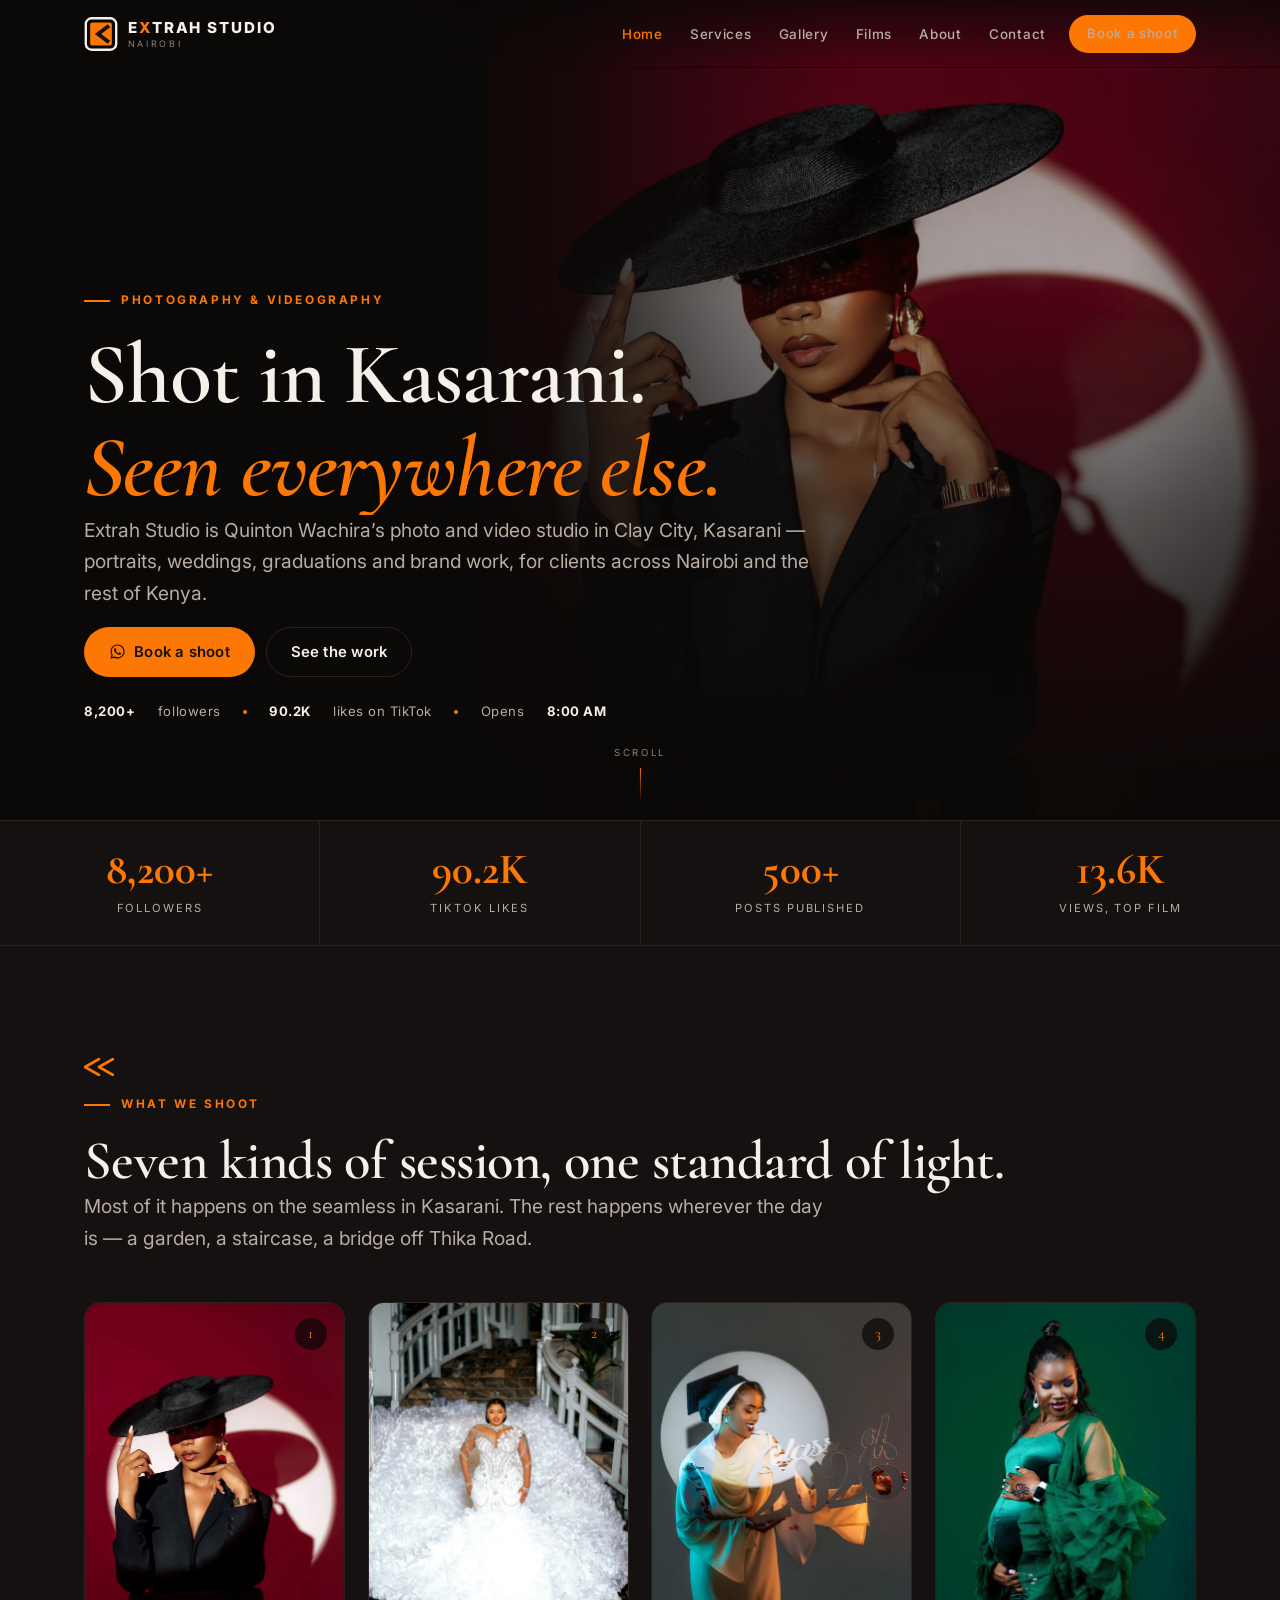
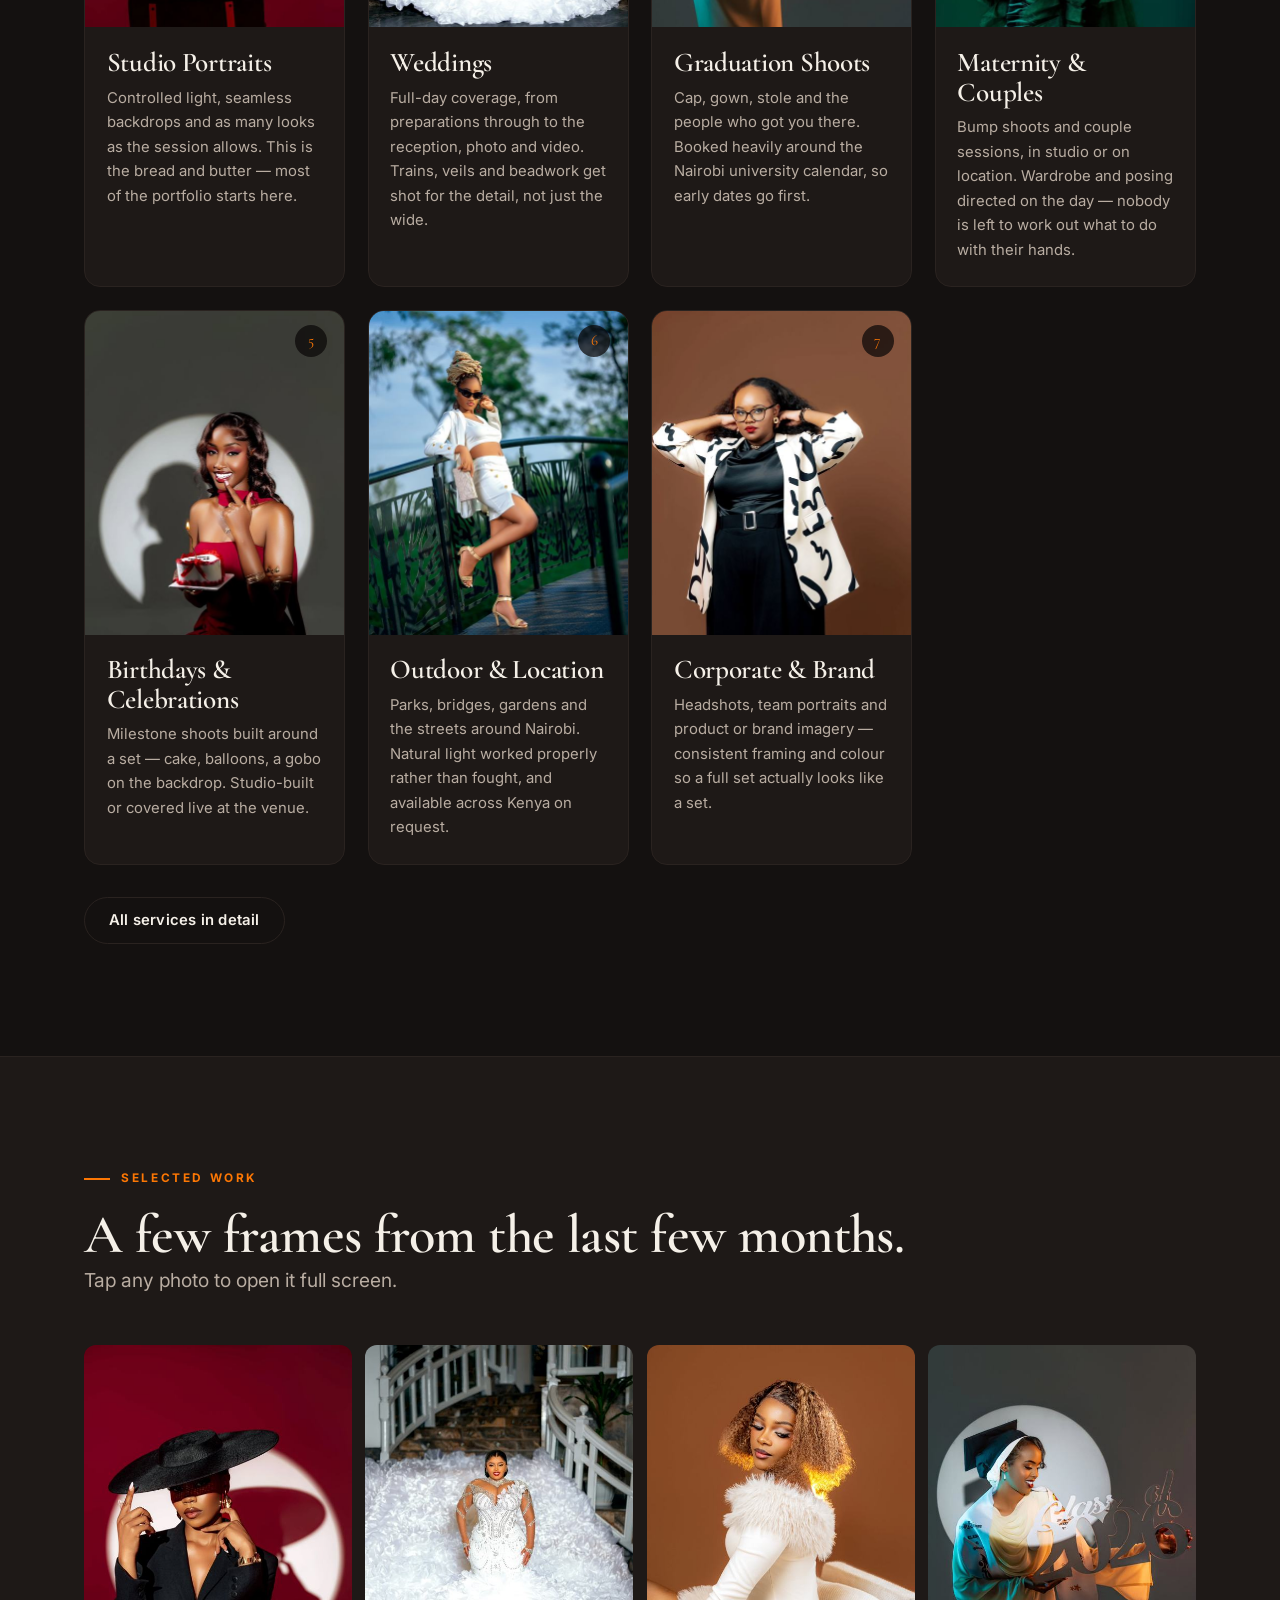
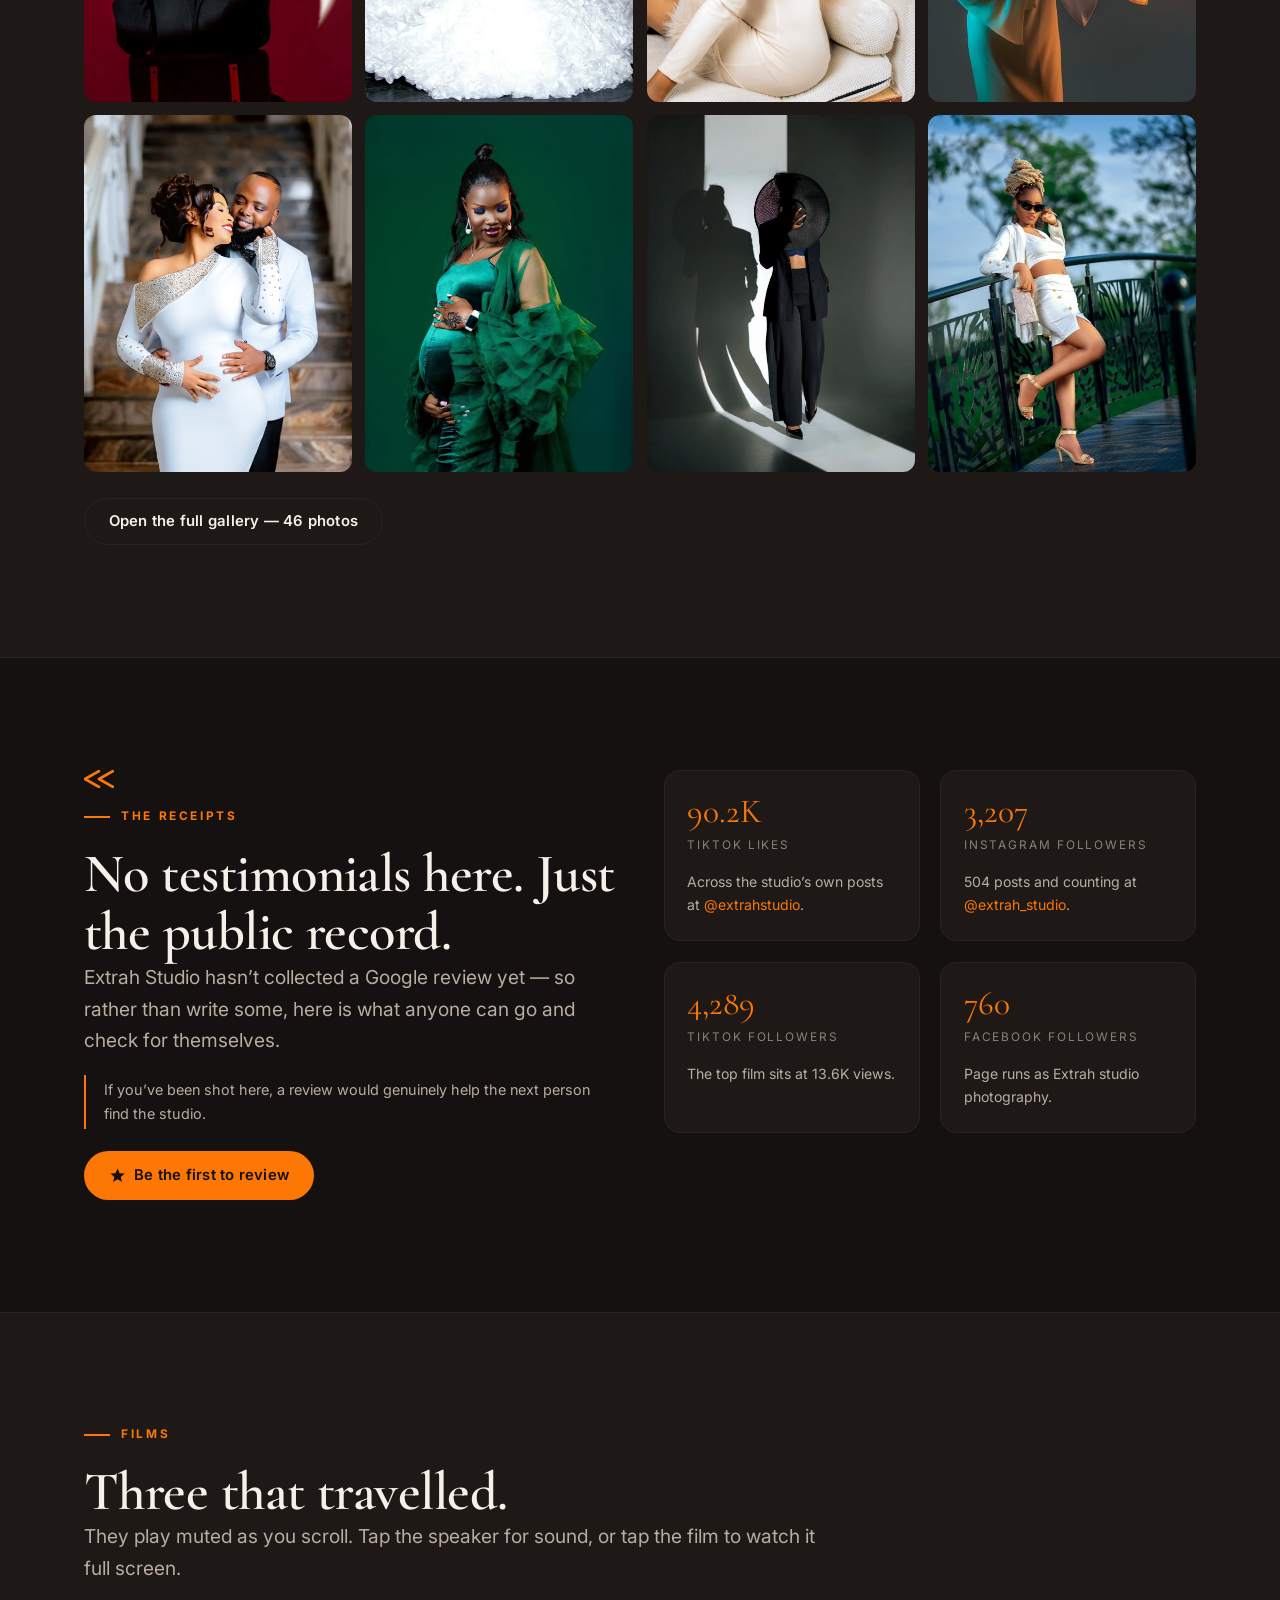
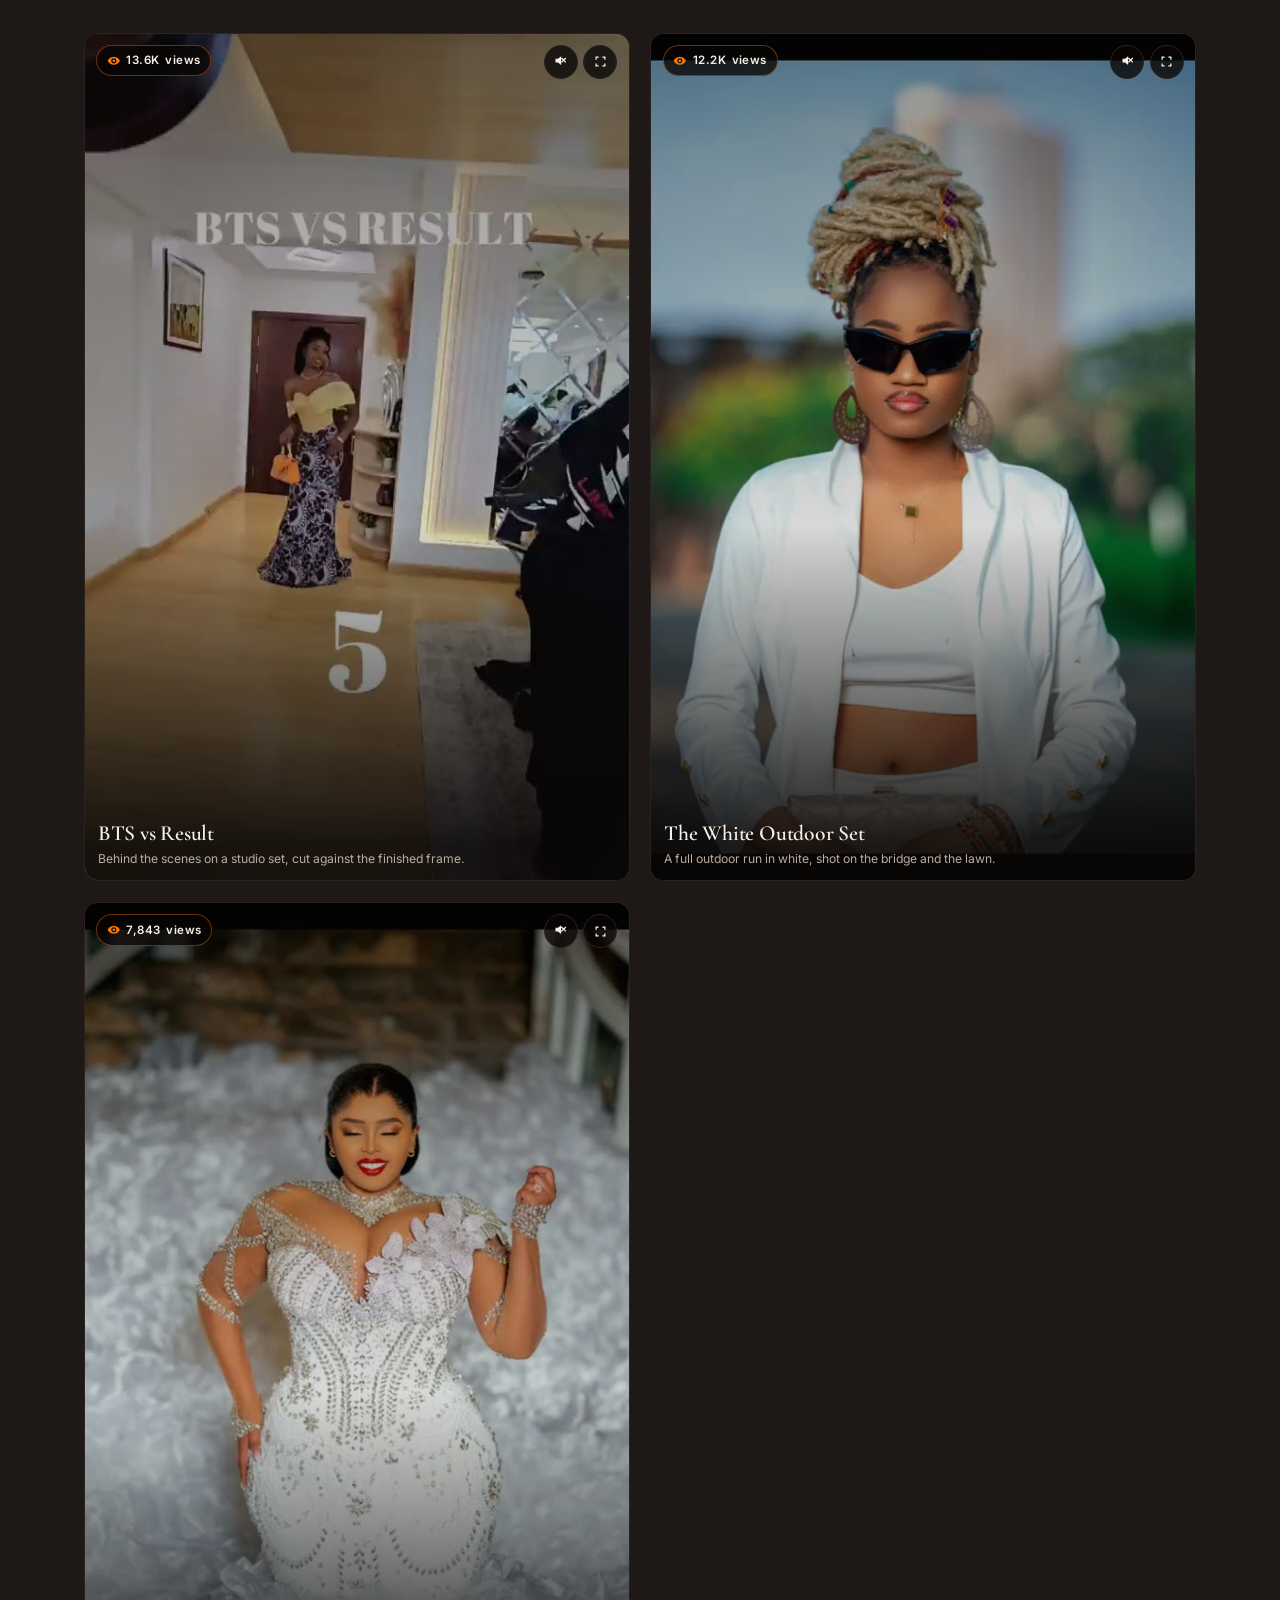
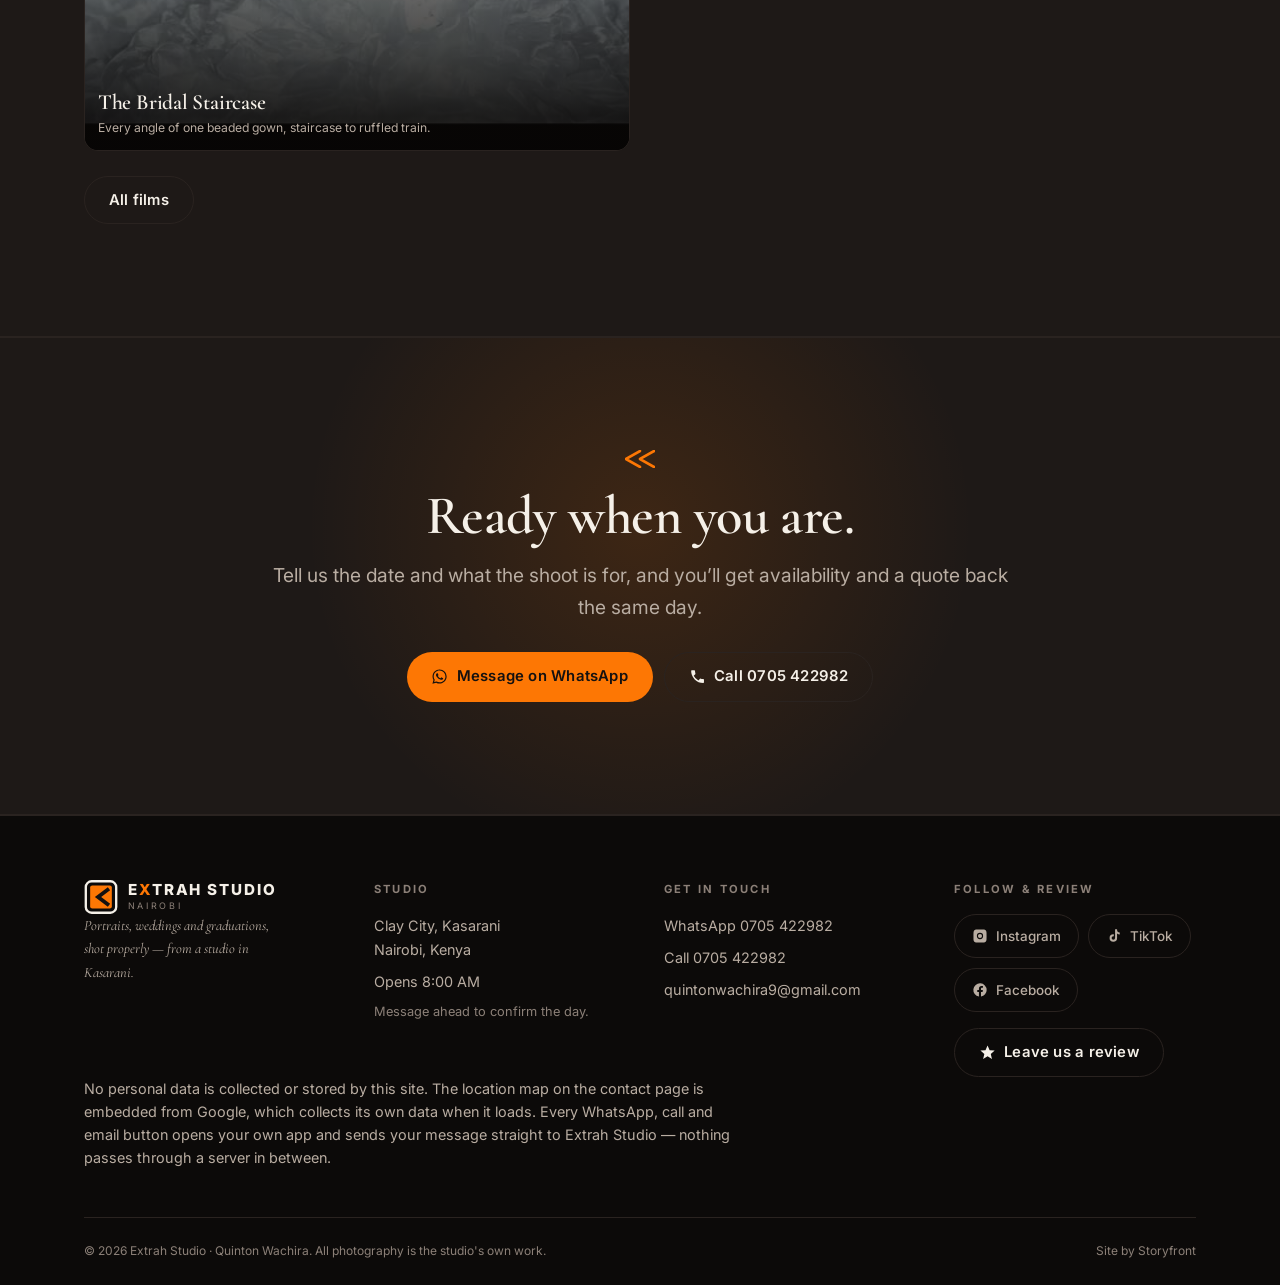
==== index.html @ 8b4eaeff "Extrah Studio — Storyfront demo site Five-page static site for Extrah Studio (Quinton Wachira), a ph" ====
<!DOCTYPE html>
<html lang="en">
<head>
<meta charset="utf-8">
<meta name="viewport" content="width=device-width, initial-scale=1">
<title>Extrah Studio | Photographer in Kasarani, Nairobi</title>
<meta name="description" content="Extrah Studio is a photo and video studio in Clay City, Kasarani, Nairobi. Portraits, weddings, graduations, maternity, birthdays and brand photography by Quinton Wachira. Book on WhatsApp.">
<link rel="canonical" href="https://REPLACE-ME.github.io/storyfront-extrah-studio/index.html">
<meta name="theme-color" content="#141110">
<meta name="robots" content="index, follow">
<meta name="geo.region" content="KE-30">
<meta name="geo.placename" content="Kasarani, Nairobi">

<meta property="og:type" content="website">
<meta property="og:site_name" content="Extrah Studio">
<meta property="og:title" content="Extrah Studio | Photographer in Kasarani, Nairobi">
<meta property="og:description" content="Extrah Studio is a photo and video studio in Clay City, Kasarani, Nairobi. Portraits, weddings, graduations, maternity, birthdays and brand photography by Quinton Wachira. Book on WhatsApp.">
<meta property="og:url" content="https://REPLACE-ME.github.io/storyfront-extrah-studio/index.html">
<meta property="og:image" content="https://REPLACE-ME.github.io/storyfront-extrah-studio/og-image.jpg">
<meta property="og:image:width" content="1200">
<meta property="og:image:height" content="630">
<meta property="og:image:alt" content="Extrah Studio — professional photography in Kasarani, Nairobi">
<meta property="og:locale" content="en_KE">
<meta name="twitter:card" content="summary_large_image">
<meta name="twitter:title" content="Extrah Studio | Photographer in Kasarani, Nairobi">
<meta name="twitter:description" content="Extrah Studio is a photo and video studio in Clay City, Kasarani, Nairobi. Portraits, weddings, graduations, maternity, birthdays and brand photography by Quinton Wachira. Book on WhatsApp.">
<meta name="twitter:image" content="https://REPLACE-ME.github.io/storyfront-extrah-studio/og-image.jpg">

<link rel="icon" href="favicon.svg" type="image/svg+xml">
<link rel="apple-touch-icon" href="apple-touch-icon.png">
<link rel="preconnect" href="https://fonts.googleapis.com">
<link rel="preconnect" href="https://fonts.gstatic.com" crossorigin>
<link rel="stylesheet" href="https://fonts.googleapis.com/css2?family=Cormorant+Garamond:ital,wght@0,500;0,600;1,500&family=Inter:wght@400;500;600;700;800&display=swap">
<link rel="stylesheet" href="assets/site.css">
<link rel="preload" as="image" href="images/studio-hat-red.jpg" fetchpriority="high">
</head>
<body>
<div class="splash" aria-hidden="true"><div class="splash-in"><svg viewBox="0 0 64 64" fill="none" aria-hidden="true" focusable="false"><rect x="3.4" y="2.4" width="57.2" height="59.2" rx="11" stroke="currentColor" stroke-width="4.4"/><rect x="11.6" y="10.2" width="40.8" height="43.6" rx="4" fill="#FD7704"/><path d="M47 16.4 26.4 32 47 47.6" stroke="#141110" stroke-width="7.2" fill="none"/></svg><span class="wm">E<span class="x">X</span>TRAH STUDIO</span></div></div>
<a class="skip" href="#main">Skip to content</a>
<header class="hdr" data-top="true">
  <div class="wrap hdr-in">
    <a class="brand" href="index.html" aria-label="Extrah Studio — home">
      <svg viewBox="0 0 64 64" fill="none" aria-hidden="true" focusable="false"><rect x="3.4" y="2.4" width="57.2" height="59.2" rx="11" stroke="currentColor" stroke-width="4.4"/><rect x="11.6" y="10.2" width="40.8" height="43.6" rx="4" fill="#FD7704"/><path d="M47 16.4 26.4 32 47 47.6" stroke="#141110" stroke-width="7.2" fill="none"/></svg>
      <span class="brand-txt">
        <span class="brand-name">E<span class="x">X</span>TRAH STUDIO</span>
        <span class="brand-sub">Nairobi</span>
      </span>
    </a>
    <button class="burger" aria-expanded="false" aria-controls="nav" aria-label="Menu">
      <span></span><span></span><span></span>
    </button>
    <nav class="nav" id="nav" aria-label="Main">
        <a href="index.html" aria-current="page">Home</a>
        <a href="services.html">Services</a>
        <a href="gallery.html">Gallery</a>
        <a href="films.html">Films</a>
        <a href="about.html">About</a>
        <a href="contact.html">Contact</a>
        <a class="btn btn-solid" href="https://wa.me/254705422982?text=Hi%20Extrah%20Studio%2C%20I%27d%20like%20to%20book%20a%20shoot.%20Could%20you%20share%20your%20availability%20and%20a%20quote%3F">Book a shoot</a>
    </nav>
  </div>
</header>
<main id="main">
<section class="hero hero-lg" style="--pos:50% 62%;--pos-m:50% 30%">
  <div class="hero-media"><img src="images/studio-hat-red.jpg" alt="Woman in a black blazer and wide-brimmed hat against a deep red backdrop with a painted white swoosh" fetchpriority="high" decoding="async"></div>
  <div class="wrap hero-body">
    <p class="eyebrow">Photography &amp; Videography</p>
    <h1><span class="ln"><span>Shot in Kasarani.</span></span><span class="ln"><span class="hero-tag">Seen everywhere else.</span></span></h1>
    <p class="lede">Extrah Studio is Quinton Wachira&rsquo;s photo and video studio in Clay City, Kasarani &mdash; portraits, weddings, graduations and brand work, for clients across Nairobi and the rest of Kenya.</p>
    <div class="btn-row">
      <a class="btn btn-solid" href="https://wa.me/254705422982?text=Hi%20Extrah%20Studio%2C%20I%27d%20like%20to%20book%20a%20shoot.%20Could%20you%20share%20your%20availability%20and%20a%20quote%3F"><svg viewBox="0 0 24 24" fill="currentColor" aria-hidden="true"><path d="M12.04 2C6.58 2 2.13 6.45 2.13 11.91c0 1.75.46 3.46 1.32 4.96L2 22l5.25-1.38a9.9 9.9 0 0 0 4.79 1.22h.01c5.46 0 9.9-4.45 9.9-9.91C21.95 6.45 17.5 2 12.04 2Zm0 18.15h-.01a8.2 8.2 0 0 1-4.19-1.15l-.3-.18-3.12.82.83-3.04-.2-.31a8.22 8.22 0 0 1-1.26-4.38c0-4.54 3.7-8.23 8.25-8.23a8.23 8.23 0 0 1 8.24 8.24c0 4.54-3.7 8.23-8.24 8.23Zm4.52-6.16c-.25-.12-1.47-.72-1.69-.81-.23-.08-.39-.12-.56.13-.16.24-.64.8-.78.97-.14.16-.29.18-.54.06-.25-.13-1.05-.39-1.99-1.23-.74-.66-1.23-1.47-1.38-1.72-.14-.25-.01-.38.11-.5.11-.11.25-.29.37-.44.13-.15.17-.25.25-.41.08-.17.04-.31-.02-.44-.06-.12-.56-1.34-.76-1.84-.2-.48-.4-.42-.56-.43h-.47c-.16 0-.43.06-.65.31-.22.25-.86.84-.86 2.05s.88 2.38 1 2.54c.13.17 1.73 2.64 4.2 3.7.59.26 1.04.41 1.4.52.59.19 1.12.16 1.55.1.47-.07 1.47-.6 1.67-1.18.21-.58.21-1.07.15-1.18-.06-.11-.22-.17-.47-.29Z"/></svg> Book a shoot</a>
      <a class="btn btn-ghost" href="gallery.html">See the work</a>
    </div>
    <p class="hero-meta"><b>8,200+</b> followers <span class="dot"></span> <b>90.2K</b> likes on TikTok <span class="dot"></span> Opens <b>8:00&nbsp;AM</b></p>
  </div>
  <div class="scroll-cue"><span>Scroll</span><i></i></div>
</section>
<section class="stats" aria-label="Extrah Studio by the numbers">
  <div class="stat"><b>8,200+</b><span>Followers</span></div>
  <div class="stat"><b>90.2K</b><span>TikTok likes</span></div>
  <div class="stat"><b>500+</b><span>Posts published</span></div>
  <div class="stat"><b>13.6K</b><span>Views, top film</span></div>
</section>
<section class="pad">
  <div class="wrap">
    <div class="sec-head" data-rv><svg class="chev" viewBox="0 0 30 18" fill="none" stroke="currentColor" stroke-width="2.6" stroke-linecap="round" stroke-linejoin="round" aria-hidden="true"><path d="M29 1 15 9l14 8M15 1 1 9l14 8"/></svg>
      <p class="eyebrow">What we shoot</p>
      <h2>Seven kinds of session, one standard of light.</h2>
      <p class="lede">Most of it happens on the seamless in Kasarani. The rest happens wherever the day is &mdash; a garden, a staircase, a bridge off Thika Road.</p>
    </div>
    <div class="svc-grid">
      <article class="svc" data-rv data-rv-d="1">
        <span class="svc-n">1</span>
        <div class="svc-img"><img src="images/thumbs/studio-hat-red.jpg" alt="Woman in a black blazer and wide-brimmed hat against a deep red backdrop with a painted white swoosh" loading="lazy" decoding="async"></div>
        <div class="svc-body"><h3>Studio Portraits</h3><p>Controlled light, seamless backdrops and as many looks as the session allows. This is the bread and butter — most of the portfolio starts here.</p></div>
      </article>
      <article class="svc" data-rv data-rv-d="2">
        <span class="svc-n">2</span>
        <div class="svc-img"><img src="images/thumbs/wedding-staircase-gown.jpg" alt="Bride in a beaded mermaid gown with a voluminous ruffled train spread down a white staircase" loading="lazy" decoding="async"></div>
        <div class="svc-body"><h3>Weddings</h3><p>Full-day coverage, from preparations through to the reception, photo and video. Trains, veils and beadwork get shot for the detail, not just the wide.</p></div>
      </article>
      <article class="svc" data-rv data-rv-d="3">
        <span class="svc-n">3</span>
        <div class="svc-img"><img src="images/thumbs/grad-2025-neon.jpg" alt="Graduate in cap and gown beside a glowing Class of 2025 sign lit with teal and orange light" loading="lazy" decoding="async"></div>
        <div class="svc-body"><h3>Graduation Shoots</h3><p>Cap, gown, stole and the people who got you there. Booked heavily around the Nairobi university calendar, so early dates go first.</p></div>
      </article>
      <article class="svc" data-rv data-rv-d="4">
        <span class="svc-n">4</span>
        <div class="svc-img"><img src="images/thumbs/maternity-green.jpg" alt="Expectant mother in a green ruffled gown with her hands on her bump against a green backdrop" loading="lazy" decoding="async"></div>
        <div class="svc-body"><h3>Maternity & Couples</h3><p>Bump shoots and couple sessions, in studio or on location. Wardrobe and posing directed on the day — nobody is left to work out what to do with their hands.</p></div>
      </article>
      <article class="svc" data-rv data-rv-d="5">
        <span class="svc-n">5</span>
        <div class="svc-img"><img src="images/thumbs/birthday-cake-crescent.jpg" alt="Woman in a red dress holding a small cake in front of a crescent-shaped light on the backdrop" loading="lazy" decoding="async"></div>
        <div class="svc-body"><h3>Birthdays & Celebrations</h3><p>Milestone shoots built around a set — cake, balloons, a gobo on the backdrop. Studio-built or covered live at the venue.</p></div>
      </article>
      <article class="svc" data-rv data-rv-d="6">
        <span class="svc-n">6</span>
        <div class="svc-img"><img src="images/thumbs/outdoor-white-bridge.jpg" alt="Woman in a white cropped co-ord leaning against a dark metal bridge railing" loading="lazy" decoding="async"></div>
        <div class="svc-body"><h3>Outdoor & Location</h3><p>Parks, bridges, gardens and the streets around Nairobi. Natural light worked properly rather than fought, and available across Kenya on request.</p></div>
      </article>
      <article class="svc" data-rv data-rv-d="6">
        <span class="svc-n">7</span>
        <div class="svc-img"><img src="images/thumbs/studio-print-jacket.jpg" alt="Woman in a printed jacket and black top with her hands behind her head on a brown backdrop" loading="lazy" decoding="async"></div>
        <div class="svc-body"><h3>Corporate & Brand</h3><p>Headshots, team portraits and product or brand imagery — consistent framing and colour so a full set actually looks like a set.</p></div>
      </article>
    </div>
    <div class="btn-row" style="margin-top:2rem" data-rv><a class="btn btn-ghost" href="services.html">All services in detail</a></div>
  </div>
</section>

<section class="pad" style="background:var(--char-2);border-block:1px solid var(--char-3)">
  <div class="wrap">
    <div class="sec-head" data-rv>
      <p class="eyebrow">Selected work</p>
      <h2>A few frames from the last few months.</h2>
      <p class="lede">Tap any photo to open it full screen.</p>
    </div>
    <div class="grid">
      <button class="shot" data-rv data-rv-d="1" data-full="images/studio-hat-red.jpg" data-alt="Woman in a black blazer and wide-brimmed hat against a deep red backdrop with a painted white swoosh" data-cap="The red-backdrop editorial set." aria-label="Open photo: The red-backdrop editorial set.">
        <img src="images/thumbs/studio-hat-red.jpg" alt="Woman in a black blazer and wide-brimmed hat against a deep red backdrop with a painted white swoosh" loading="lazy" decoding="async" width="520" height="693">
        <span class="cap">The red-backdrop editorial set.</span>
      </button>
      <button class="shot" data-rv data-rv-d="2" data-full="images/wedding-staircase-gown.jpg" data-alt="Bride in a beaded mermaid gown with a voluminous ruffled train spread down a white staircase" data-cap="Bridal portrait with the full train worked into the staircase." aria-label="Open photo: Bridal portrait with the full train worked into the staircase.">
        <img src="images/thumbs/wedding-staircase-gown.jpg" alt="Bride in a beaded mermaid gown with a voluminous ruffled train spread down a white staircase" loading="lazy" decoding="async" width="520" height="693">
        <span class="cap">Bridal portrait with the full train worked into the staircase.</span>
      </button>
      <button class="shot" data-rv data-rv-d="3" data-full="images/studio-cream-feather.jpg" data-alt="Woman in a cream off-shoulder feather-trim dress reclining on a warm brown studio backdrop" data-cap="Feather trim on warm brown — a house look." aria-label="Open photo: Feather trim on warm brown — a house look.">
        <img src="images/thumbs/studio-cream-feather.jpg" alt="Woman in a cream off-shoulder feather-trim dress reclining on a warm brown studio backdrop" loading="lazy" decoding="async" width="520" height="693">
        <span class="cap">Feather trim on warm brown — a house look.</span>
      </button>
      <button class="shot" data-rv data-rv-d="4" data-full="images/grad-2025-neon.jpg" data-alt="Graduate in cap and gown beside a glowing Class of 2025 sign lit with teal and orange light" data-cap="Class of 2025, shot with coloured gels." aria-label="Open photo: Class of 2025, shot with coloured gels.">
        <img src="images/thumbs/grad-2025-neon.jpg" alt="Graduate in cap and gown beside a glowing Class of 2025 sign lit with teal and orange light" loading="lazy" decoding="async" width="520" height="693">
        <span class="cap">Class of 2025, shot with coloured gels.</span>
      </button>
      <button class="shot" data-rv data-rv-d="5" data-full="images/couple-white-staircase.jpg" data-alt="Couple in matching white outfits embracing on a stone staircase" data-cap="Couple session on the staircase, both in white." aria-label="Open photo: Couple session on the staircase, both in white.">
        <img src="images/thumbs/couple-white-staircase.jpg" alt="Couple in matching white outfits embracing on a stone staircase" loading="lazy" decoding="async" width="520" height="693">
        <span class="cap">Couple session on the staircase, both in white.</span>
      </button>
      <button class="shot" data-rv data-rv-d="6" data-full="images/maternity-green.jpg" data-alt="Expectant mother in a green ruffled gown with her hands on her bump against a green backdrop" data-cap="Maternity — green on green." aria-label="Open photo: Maternity — green on green.">
        <img src="images/thumbs/maternity-green.jpg" alt="Expectant mother in a green ruffled gown with her hands on her bump against a green backdrop" loading="lazy" decoding="async" width="520" height="693">
        <span class="cap">Maternity — green on green.</span>
      </button>
      <button class="shot" data-rv data-rv-d="6" data-full="images/studio-hat-shadow.jpg" data-alt="Woman in black with a wide-brimmed hat standing in hard directional light casting a long shadow" data-cap="Hard light, long shadow, nothing added in post." aria-label="Open photo: Hard light, long shadow, nothing added in post.">
        <img src="images/thumbs/studio-hat-shadow.jpg" alt="Woman in black with a wide-brimmed hat standing in hard directional light casting a long shadow" loading="lazy" decoding="async" width="520" height="693">
        <span class="cap">Hard light, long shadow, nothing added in post.</span>
      </button>
      <button class="shot" data-rv data-rv-d="6" data-full="images/outdoor-white-bridge.jpg" data-alt="Woman in a white cropped co-ord leaning against a dark metal bridge railing" data-cap="Outdoor set on the bridge — white against green." aria-label="Open photo: Outdoor set on the bridge — white against green.">
        <img src="images/thumbs/outdoor-white-bridge.jpg" alt="Woman in a white cropped co-ord leaning against a dark metal bridge railing" loading="lazy" decoding="async" width="520" height="693">
        <span class="cap">Outdoor set on the bridge — white against green.</span>
      </button>
    </div>
    <div class="btn-row" style="margin-top:1.6rem" data-rv><a class="btn btn-ghost" href="gallery.html">Open the full gallery &mdash; 46 photos</a></div>
  </div>
</section>

<section class="pad">
  <div class="wrap">
    <div class="split">
      <div data-rv><svg class="chev" viewBox="0 0 30 18" fill="none" stroke="currentColor" stroke-width="2.6" stroke-linecap="round" stroke-linejoin="round" aria-hidden="true"><path d="M29 1 15 9l14 8M15 1 1 9l14 8"/></svg>
        <p class="eyebrow">The receipts</p>
        <h2>No testimonials here. Just the public record.</h2>
        <p class="lede">Extrah Studio hasn&rsquo;t collected a Google review yet &mdash; so rather than write some, here is what anyone can go and check for themselves.</p>
        <p class="note">If you&rsquo;ve been shot here, a review would genuinely help the next person find the studio.</p>
        <div class="btn-row" style="margin-top:1.4rem"><a class="btn btn-solid" href="https://www.google.com/maps/search/?api=1&query=Extrah+studio+Clay+City+Kasarani+Nairobi" target="_blank" rel="noopener"><svg viewBox="0 0 24 24" fill="currentColor" aria-hidden="true"><path d="m12 17.3-6.2 3.7 1.7-7L2 9.2l7.1-.6L12 2l2.9 6.6 7.1.6-5.5 4.8 1.7 7z"/></svg> Be the first to review</a></div>
      </div>
      <div class="trust">
        <div class="trust-card" data-rv data-rv-d="1"><div class="n">90.2K</div><div class="l">TikTok likes</div><p>Across the studio&rsquo;s own posts at <a href="https://www.tiktok.com/@extrahstudio" target="_blank" rel="noopener">@extrahstudio</a>.</p></div>
        <div class="trust-card" data-rv data-rv-d="2"><div class="n">3,207</div><div class="l">Instagram followers</div><p>504 posts and counting at <a href="https://www.instagram.com/extrah_studio/" target="_blank" rel="noopener">@extrah_studio</a>.</p></div>
        <div class="trust-card" data-rv data-rv-d="3"><div class="n">4,289</div><div class="l">TikTok followers</div><p>The top film sits at 13.6K views.</p></div>
        <div class="trust-card" data-rv data-rv-d="4"><div class="n">760</div><div class="l">Facebook followers</div><p>Page runs as Extrah studio photography.</p></div>
      </div>
    </div>
  </div>
</section>

<section class="pad" style="background:var(--char-2);border-block:1px solid var(--char-3)">
  <div class="wrap">
    <div class="sec-head" data-rv>
      <p class="eyebrow">Films</p>
      <h2>Three that travelled.</h2>
      <p class="lede">They play muted as you scroll. Tap the speaker for sound, or tap the film to watch it full screen.</p>
    </div>
    <div class="films">
      <article class="film" data-sound="off" tabindex="0" role="button" aria-label="Play BTS vs Result full screen">
        <video preload="none" muted playsinline loop poster="videos/bts-vs-result.jpg" aria-label="A studio session filmed from behind the camera, ending on the finished portrait">
          <source src="videos/bts-vs-result.mp4" type="video/mp4">
        </video>
        <span class="film-scrim" aria-hidden="true"></span>
        <span class="film-views"><svg viewBox="0 0 24 24" fill="currentColor" aria-hidden="true"><path d="M12 5C6.5 5 2.7 9.1 1.5 11.4a1.3 1.3 0 0 0 0 1.2C2.7 14.9 6.5 19 12 19s9.3-4.1 10.5-6.4a1.3 1.3 0 0 0 0-1.2C21.3 9.1 17.5 5 12 5Zm0 11.5a4.5 4.5 0 1 1 0-9 4.5 4.5 0 0 1 0 9Zm0-2.2a2.3 2.3 0 1 0 0-4.6 2.3 2.3 0 0 0 0 4.6Z"/></svg> 13.6K<span class="vw"> views</span></span>
        <span class="film-ctl">
          <button class="js-sound" aria-label="Toggle sound for BTS vs Result"><span class="snd-on" hidden><svg viewBox="0 0 24 24" fill="currentColor" aria-hidden="true"><path d="M4 9v6h4l5 4V5L8 9H4Zm12.5 3a4.5 4.5 0 0 0-2.3-3.9v7.8A4.5 4.5 0 0 0 16.5 12Zm-2.3-8.2v2.1a6.5 6.5 0 0 1 0 12.2v2.1a8.5 8.5 0 0 0 0-16.4Z"/></svg></span><span class="snd-off"><svg viewBox="0 0 24 24" fill="currentColor" aria-hidden="true"><path d="M4 9v6h4l5 4V5L8 9H4Zm17.2-.4-1.4-1.4L17 10l-2.8-2.8-1.4 1.4L15.6 11.4l-2.8 2.8 1.4 1.4L17 12.8l2.8 2.8 1.4-1.4-2.8-2.8 2.8-2.8Z"/></svg></span></button>
          <button class="js-full" aria-label="Play BTS vs Result full screen"><svg viewBox="0 0 24 24" fill="currentColor" aria-hidden="true"><path d="M4 9V4h5v2H6v3H4Zm11-5h5v5h-2V6h-3V4ZM4 15h2v3h3v2H4v-5Zm14 0h2v5h-5v-2h3v-3Z"/></svg></button>
        </span>
        <span class="film-txt"><h3>BTS vs Result</h3><p>Behind the scenes on a studio set, cut against the finished frame.</p></span>
      </article>
      <article class="film" data-sound="off" tabindex="0" role="button" aria-label="Play The White Outdoor Set full screen">
        <video preload="none" muted playsinline loop poster="videos/outdoor-white-series.jpg" aria-label="A sequence of outdoor portraits of a woman in a white co-ord on a bridge and lawn">
          <source src="videos/outdoor-white-series.mp4" type="video/mp4">
        </video>
        <span class="film-scrim" aria-hidden="true"></span>
        <span class="film-views"><svg viewBox="0 0 24 24" fill="currentColor" aria-hidden="true"><path d="M12 5C6.5 5 2.7 9.1 1.5 11.4a1.3 1.3 0 0 0 0 1.2C2.7 14.9 6.5 19 12 19s9.3-4.1 10.5-6.4a1.3 1.3 0 0 0 0-1.2C21.3 9.1 17.5 5 12 5Zm0 11.5a4.5 4.5 0 1 1 0-9 4.5 4.5 0 0 1 0 9Zm0-2.2a2.3 2.3 0 1 0 0-4.6 2.3 2.3 0 0 0 0 4.6Z"/></svg> 12.2K<span class="vw"> views</span></span>
        <span class="film-ctl">
          <button class="js-sound" aria-label="Toggle sound for The White Outdoor Set"><span class="snd-on" hidden><svg viewBox="0 0 24 24" fill="currentColor" aria-hidden="true"><path d="M4 9v6h4l5 4V5L8 9H4Zm12.5 3a4.5 4.5 0 0 0-2.3-3.9v7.8A4.5 4.5 0 0 0 16.5 12Zm-2.3-8.2v2.1a6.5 6.5 0 0 1 0 12.2v2.1a8.5 8.5 0 0 0 0-16.4Z"/></svg></span><span class="snd-off"><svg viewBox="0 0 24 24" fill="currentColor" aria-hidden="true"><path d="M4 9v6h4l5 4V5L8 9H4Zm17.2-.4-1.4-1.4L17 10l-2.8-2.8-1.4 1.4L15.6 11.4l-2.8 2.8 1.4 1.4L17 12.8l2.8 2.8 1.4-1.4-2.8-2.8 2.8-2.8Z"/></svg></span></button>
          <button class="js-full" aria-label="Play The White Outdoor Set full screen"><svg viewBox="0 0 24 24" fill="currentColor" aria-hidden="true"><path d="M4 9V4h5v2H6v3H4Zm11-5h5v5h-2V6h-3V4ZM4 15h2v3h3v2H4v-5Zm14 0h2v5h-5v-2h3v-3Z"/></svg></button>
        </span>
        <span class="film-txt"><h3>The White Outdoor Set</h3><p>A full outdoor run in white, shot on the bridge and the lawn.</p></span>
      </article>
      <article class="film" data-sound="off" tabindex="0" role="button" aria-label="Play The Bridal Staircase full screen">
        <video preload="none" muted playsinline loop poster="videos/wedding-gown-series.jpg" aria-label="A sequence of bridal portraits of a beaded gown photographed on a white staircase">
          <source src="videos/wedding-gown-series.mp4" type="video/mp4">
        </video>
        <span class="film-scrim" aria-hidden="true"></span>
        <span class="film-views"><svg viewBox="0 0 24 24" fill="currentColor" aria-hidden="true"><path d="M12 5C6.5 5 2.7 9.1 1.5 11.4a1.3 1.3 0 0 0 0 1.2C2.7 14.9 6.5 19 12 19s9.3-4.1 10.5-6.4a1.3 1.3 0 0 0 0-1.2C21.3 9.1 17.5 5 12 5Zm0 11.5a4.5 4.5 0 1 1 0-9 4.5 4.5 0 0 1 0 9Zm0-2.2a2.3 2.3 0 1 0 0-4.6 2.3 2.3 0 0 0 0 4.6Z"/></svg> 7,843<span class="vw"> views</span></span>
        <span class="film-ctl">
          <button class="js-sound" aria-label="Toggle sound for The Bridal Staircase"><span class="snd-on" hidden><svg viewBox="0 0 24 24" fill="currentColor" aria-hidden="true"><path d="M4 9v6h4l5 4V5L8 9H4Zm12.5 3a4.5 4.5 0 0 0-2.3-3.9v7.8A4.5 4.5 0 0 0 16.5 12Zm-2.3-8.2v2.1a6.5 6.5 0 0 1 0 12.2v2.1a8.5 8.5 0 0 0 0-16.4Z"/></svg></span><span class="snd-off"><svg viewBox="0 0 24 24" fill="currentColor" aria-hidden="true"><path d="M4 9v6h4l5 4V5L8 9H4Zm17.2-.4-1.4-1.4L17 10l-2.8-2.8-1.4 1.4L15.6 11.4l-2.8 2.8 1.4 1.4L17 12.8l2.8 2.8 1.4-1.4-2.8-2.8 2.8-2.8Z"/></svg></span></button>
          <button class="js-full" aria-label="Play The Bridal Staircase full screen"><svg viewBox="0 0 24 24" fill="currentColor" aria-hidden="true"><path d="M4 9V4h5v2H6v3H4Zm11-5h5v5h-2V6h-3V4ZM4 15h2v3h3v2H4v-5Zm14 0h2v5h-5v-2h3v-3Z"/></svg></button>
        </span>
        <span class="film-txt"><h3>The Bridal Staircase</h3><p>Every angle of one beaded gown, staircase to ruffled train.</p></span>
      </article>
    </div>
    <div class="btn-row" style="margin-top:1.6rem" data-rv><a class="btn btn-ghost" href="films.html">All films</a></div>
  </div>
</section>
<section class="pad cta-band">
  <span class="cta-glow" aria-hidden="true"></span>
  <div class="wrap">
    <div data-rv><svg class="chev" style="margin-inline:auto" viewBox="0 0 30 18" fill="none" stroke="currentColor" stroke-width="2.6" stroke-linecap="round" stroke-linejoin="round" aria-hidden="true"><path d="M29 1 15 9l14 8M15 1 1 9l14 8"/></svg><h2>Ready when you are.</h2>
    <p class="lede">Tell us the date and what the shoot is for, and you&rsquo;ll get availability and a quote back the same day.</p>
    <div class="btn-row center">
      <a class="btn btn-solid" href="https://wa.me/254705422982?text=Hi%20Extrah%20Studio%2C%20I%27d%20like%20to%20book%20a%20shoot.%20Could%20you%20share%20your%20availability%20and%20a%20quote%3F"><svg viewBox="0 0 24 24" fill="currentColor" aria-hidden="true"><path d="M12.04 2C6.58 2 2.13 6.45 2.13 11.91c0 1.75.46 3.46 1.32 4.96L2 22l5.25-1.38a9.9 9.9 0 0 0 4.79 1.22h.01c5.46 0 9.9-4.45 9.9-9.91C21.95 6.45 17.5 2 12.04 2Zm0 18.15h-.01a8.2 8.2 0 0 1-4.19-1.15l-.3-.18-3.12.82.83-3.04-.2-.31a8.22 8.22 0 0 1-1.26-4.38c0-4.54 3.7-8.23 8.25-8.23a8.23 8.23 0 0 1 8.24 8.24c0 4.54-3.7 8.23-8.24 8.23Zm4.52-6.16c-.25-.12-1.47-.72-1.69-.81-.23-.08-.39-.12-.56.13-.16.24-.64.8-.78.97-.14.16-.29.18-.54.06-.25-.13-1.05-.39-1.99-1.23-.74-.66-1.23-1.47-1.38-1.72-.14-.25-.01-.38.11-.5.11-.11.25-.29.37-.44.13-.15.17-.25.25-.41.08-.17.04-.31-.02-.44-.06-.12-.56-1.34-.76-1.84-.2-.48-.4-.42-.56-.43h-.47c-.16 0-.43.06-.65.31-.22.25-.86.84-.86 2.05s.88 2.38 1 2.54c.13.17 1.73 2.64 4.2 3.7.59.26 1.04.41 1.4.52.59.19 1.12.16 1.55.1.47-.07 1.47-.6 1.67-1.18.21-.58.21-1.07.15-1.18-.06-.11-.22-.17-.47-.29Z"/></svg> Message on WhatsApp</a>
      <a class="btn btn-ghost" href="tel:+254705422982"><svg viewBox="0 0 24 24" fill="currentColor" aria-hidden="true"><path d="M6.6 10.8a15.1 15.1 0 0 0 6.6 6.6l2.2-2.2c.3-.3.7-.4 1-.2 1.1.4 2.3.6 3.6.6.6 0 1 .4 1 1V20c0 .6-.4 1-1 1A17 17 0 0 1 3 4c0-.6.4-1 1-1h3.4c.6 0 1 .4 1 1 0 1.2.2 2.4.6 3.6.1.3 0 .7-.2 1l-2.2 2.2Z"/></svg> Call 0705 422982</a>
    </div></div>
  </div>
</section>
</main>
<div class="lb" aria-hidden="true" role="dialog" aria-modal="true" aria-label="Photo viewer">
  <button class="lb-btn lb-x" aria-label="Close viewer"><svg viewBox="0 0 24 24" fill="none" stroke="currentColor" stroke-width="2.2" stroke-linecap="round" aria-hidden="true"><path d="M6 6l12 12M18 6 6 18"/></svg></button>
  <button class="lb-btn lb-prev" aria-label="Previous photo"><svg viewBox="0 0 24 24" fill="none" stroke="currentColor" stroke-width="2.2" stroke-linecap="round" stroke-linejoin="round" aria-hidden="true"><path d="M15 5 8 12l7 7"/></svg></button>
  <button class="lb-btn lb-next" aria-label="Next photo"><svg viewBox="0 0 24 24" fill="none" stroke="currentColor" stroke-width="2.2" stroke-linecap="round" stroke-linejoin="round" aria-hidden="true"><path d="m9 5 7 7-7 7"/></svg></button>
  <div class="lb-stage"><img src="" alt=""></div>
  <div class="lb-foot"><p class="lb-cap"></p><p class="lb-count"></p></div>
</div>
<div class="fp" aria-hidden="true" role="dialog" aria-modal="true" aria-label="Film player">
  <button class="lb-btn fp-x lb-x" aria-label="Close player"><svg viewBox="0 0 24 24" fill="none" stroke="currentColor" stroke-width="2.2" stroke-linecap="round" aria-hidden="true"><path d="M6 6l12 12M18 6 6 18"/></svg></button>
  <video controls playsinline preload="none"></video>
</div>
<footer class="ftr">
  <div class="wrap">
    <div class="ftr-top">
      <div>
        <a class="brand" href="index.html" aria-label="Extrah Studio — home">
          <svg viewBox="0 0 64 64" fill="none" aria-hidden="true" focusable="false"><rect x="3.4" y="2.4" width="57.2" height="59.2" rx="11" stroke="currentColor" stroke-width="4.4"/><rect x="11.6" y="10.2" width="40.8" height="43.6" rx="4" fill="#FD7704"/><path d="M47 16.4 26.4 32 47 47.6" stroke="#141110" stroke-width="7.2" fill="none"/></svg>
          <span class="brand-txt">
            <span class="brand-name">E<span class="x">X</span>TRAH STUDIO</span>
            <span class="brand-sub">Nairobi</span>
          </span>
        </a>
        <p class="ftr-tag">Portraits, weddings and graduations, shot properly &mdash; from a studio in Kasarani.</p>
      </div>
      <div>
        <h4>Studio</h4>
        <p class="v">Clay City, Kasarani<br>Nairobi, Kenya</p>
        <!-- Google lists the address as just "Nairobi" and drops the pin near Clay City / Clay Eden
             Estate. Worth getting the street + building added to the Business Profile. -->
        <p class="v">Opens 8:00&nbsp;AM</p>
        <p class="v" style="font-size:.8rem;color:var(--bone-faint)">Message ahead to confirm the day.</p>
      </div>
      <div>
        <h4>Get in touch</h4>
        <p><a class="v" href="https://wa.me/254705422982">WhatsApp 0705 422982</a></p>
        <p><a class="v" href="tel:+254705422982">Call 0705 422982</a></p>
        <p><a class="v" href="mailto:quintonwachira9@gmail.com">quintonwachira9@gmail.com</a></p>
      </div>
      <div>
        <h4>Follow &amp; review</h4>
        <div class="socials" style="margin-bottom:1rem">
          <a class="social" href="https://www.instagram.com/extrah_studio/" target="_blank" rel="noopener"><svg viewBox="0 0 24 24" fill="currentColor" aria-hidden="true"><path d="M12 2.2c3.2 0 3.6 0 4.9.07 1.2.05 1.8.25 2.2.42.6.2 1 .46 1.4.87.4.4.67.8.87 1.4.17.4.37 1 .42 2.2.06 1.3.07 1.7.07 4.9s0 3.6-.07 4.9c-.05 1.2-.25 1.8-.42 2.2-.2.6-.46 1-.87 1.4-.4.4-.8.67-1.4.87-.4.17-1 .37-2.2.42-1.3.06-1.7.07-4.9.07s-3.6 0-4.9-.07c-1.2-.05-1.8-.25-2.2-.42-.6-.2-1-.46-1.4-.87-.4-.4-.67-.8-.87-1.4-.17-.4-.37-1-.42-2.2C2.2 15.6 2.2 15.2 2.2 12s0-3.6.07-4.9c.05-1.2.25-1.8.42-2.2.2-.6.46-1 .87-1.4.4-.4.8-.67 1.4-.87.4-.17 1-.37 2.2-.42C8.4 2.2 8.8 2.2 12 2.2Zm0 5.1A4.7 4.7 0 1 0 12 16.7 4.7 4.7 0 0 0 12 7.3Zm0 7.75A3.05 3.05 0 1 1 12 8.95a3.05 3.05 0 0 1 0 6.1Zm5.99-7.94a1.1 1.1 0 1 1-2.2 0 1.1 1.1 0 0 1 2.2 0Z"/></svg> Instagram</a>
          <a class="social" href="https://www.tiktok.com/@extrahstudio" target="_blank" rel="noopener"><svg viewBox="0 0 24 24" fill="currentColor" aria-hidden="true"><path d="M16.6 2h-3v13.1a2.6 2.6 0 1 1-2.6-2.6c.3 0 .5 0 .7.1V9.5a5.9 5.9 0 0 0-.7 0 5.6 5.6 0 1 0 5.6 5.6V8.4a6.8 6.8 0 0 0 4 1.3V6.6a3.9 3.9 0 0 1-4-3.9V2Z"/></svg> TikTok</a>
          <a class="social" href="https://www.facebook.com/p/Extrah-studio-photography-100063915248791/" target="_blank" rel="noopener"><svg viewBox="0 0 24 24" fill="currentColor" aria-hidden="true"><path d="M22 12a10 10 0 1 0-11.6 9.9v-7H7.9V12h2.5V9.8c0-2.5 1.5-3.9 3.8-3.9 1.1 0 2.2.2 2.2.2v2.5h-1.3c-1.2 0-1.6.8-1.6 1.6V12h2.8l-.4 2.9h-2.4v7A10 10 0 0 0 22 12Z"/></svg> Facebook</a>
        </div>
        <a class="btn btn-ghost" href="https://www.google.com/maps/search/?api=1&query=Extrah+studio+Clay+City+Kasarani+Nairobi" target="_blank" rel="noopener"><svg viewBox="0 0 24 24" fill="currentColor" aria-hidden="true"><path d="m12 17.3-6.2 3.7 1.7-7L2 9.2l7.1-.6L12 2l2.9 6.6 7.1.6-5.5 4.8 1.7 7z"/></svg> Leave us a review</a>
      </div>
    </div>
    <p class="privacy">No personal data is collected or stored by this site. The location map on the contact page is embedded from Google, which collects its own data when it loads. Every WhatsApp, call and email button opens your own app and sends your message straight to Extrah Studio &mdash; nothing passes through a server in between.</p>
    <div class="ftr-bottom">
      <small>&copy; <span data-year>2026</span> Extrah Studio &middot; Quinton Wachira. All photography is the studio's own work.</small>
      <small>Site by Storyfront</small>
    </div>
  </div>
</footer>

<a class="wa-float" href="https://wa.me/254705422982?text=Hi%20Extrah%20Studio%2C%20I%27d%20like%20to%20book%20a%20shoot.%20Could%20you%20share%20your%20availability%20and%20a%20quote%3F" aria-label="Message Extrah Studio on WhatsApp"><svg viewBox="0 0 24 24" fill="currentColor" aria-hidden="true"><path d="M12.04 2C6.58 2 2.13 6.45 2.13 11.91c0 1.75.46 3.46 1.32 4.96L2 22l5.25-1.38a9.9 9.9 0 0 0 4.79 1.22h.01c5.46 0 9.9-4.45 9.9-9.91C21.95 6.45 17.5 2 12.04 2Zm0 18.15h-.01a8.2 8.2 0 0 1-4.19-1.15l-.3-.18-3.12.82.83-3.04-.2-.31a8.22 8.22 0 0 1-1.26-4.38c0-4.54 3.7-8.23 8.25-8.23a8.23 8.23 0 0 1 8.24 8.24c0 4.54-3.7 8.23-8.24 8.23Zm4.52-6.16c-.25-.12-1.47-.72-1.69-.81-.23-.08-.39-.12-.56.13-.16.24-.64.8-.78.97-.14.16-.29.18-.54.06-.25-.13-1.05-.39-1.99-1.23-.74-.66-1.23-1.47-1.38-1.72-.14-.25-.01-.38.11-.5.11-.11.25-.29.37-.44.13-.15.17-.25.25-.41.08-.17.04-.31-.02-.44-.06-.12-.56-1.34-.76-1.84-.2-.48-.4-.42-.56-.43h-.47c-.16 0-.43.06-.65.31-.22.25-.86.84-.86 2.05s.88 2.38 1 2.54c.13.17 1.73 2.64 4.2 3.7.59.26 1.04.41 1.4.52.59.19 1.12.16 1.55.1.47-.07 1.47-.6 1.67-1.18.21-.58.21-1.07.15-1.18-.06-.11-.22-.17-.47-.29Z"/></svg><span class="lbl">WhatsApp us</span></a>
<script src="assets/site.js" defer></script>
</body>
</html>
---- assets/site.css ----
/* ==========================================================================
   Extrah Studio — shared stylesheet
   Palette is taken straight off their own logo: the orange is #FD7704, sampled
   at pixel level from the mark (median of ~1,800 orange pixels). Charcoal and
   bone are warmed-up versions of the logo's black/white so the brown and cream
   seamless backdrops in the portfolio don't fight the page.
   ========================================================================== */

:root {
  --orange:        #FD7704;
  --orange-lift:   #FF8C1F;
  --orange-deep:   #8F4300;   /* only for orange-ish text sitting on bone */
  --char:          #141110;   /* page background */
  --char-2:        #1E1917;   /* cards / elevated surfaces */
  --char-3:        #2A2320;   /* hairlines, borders */
  --bone:          #F5F0E8;
  --bone-dim:      #B9ADA2;   /* 8.2:1 on --char */
  --bone-faint:    #8C8078;   /* large text / meta only */

  --wrap: 1200px;
  --gut: clamp(1.15rem, 4vw, 2.75rem);

  --f-display: "Cormorant Garamond", "Georgia", "Times New Roman", serif;
  --f-body: "Inter", system-ui, -apple-system, "Segoe UI", Roboto, sans-serif;

  --ease: cubic-bezier(.22, 1, .36, 1);
  --hdr-h: 68px;
}

*, *::before, *::after { box-sizing: border-box; }

html { -webkit-text-size-adjust: 100%; scroll-behavior: smooth; }
@media (prefers-reduced-motion: reduce) { html { scroll-behavior: auto; } }

body {
  margin: 0;
  background: var(--char);
  color: var(--bone);
  font-family: var(--f-body);
  font-size: 1rem;
  line-height: 1.65;
  overflow-x: hidden;
  -webkit-font-smoothing: antialiased;
}

img, video { max-width: 100%; display: block; }

a { color: var(--orange); text-decoration: none; }
a:hover { color: var(--orange-lift); }

:focus-visible {
  outline: 3px solid var(--orange);
  outline-offset: 3px;
  border-radius: 2px;
}

.wrap { width: 100%; max-width: var(--wrap); margin-inline: auto; padding-inline: var(--gut); }

.skip {
  position: absolute; left: -9999px; top: 0; z-index: 999;
  background: var(--orange); color: #141110; padding: .7rem 1.1rem;
  font-weight: 700; border-radius: 0 0 8px 0;
}
.skip:focus { left: 0; }

/* ---------- type ---------------------------------------------------------- */

h1, h2, h3 { font-family: var(--f-display); font-weight: 600; line-height: 1.08; margin: 0; letter-spacing: -.01em; }
h1 { font-size: clamp(2.6rem, 8.5vw, 5.4rem); }
h2 { font-size: clamp(2rem, 5.2vw, 3.4rem); }
h3 { font-size: clamp(1.3rem, 2.6vw, 1.7rem); }
p { margin: 0 0 1.1rem; }

.eyebrow {
  font-family: var(--f-body);
  font-size: .74rem; font-weight: 700;
  letter-spacing: .22em; text-transform: uppercase;
  color: var(--orange);
  display: flex; align-items: center; gap: .7rem;
  margin: 0 0 1.1rem;
}
.eyebrow::before {
  content: ""; width: 26px; height: 2px; background: var(--orange); flex: none;
}
.eyebrow.center { justify-content: center; }
@media (max-width: 480px) {
  .eyebrow { font-size: .66rem; letter-spacing: .15em; gap: .55rem; }
  .eyebrow::before { width: 18px; }
}

.lede { font-size: clamp(1.04rem, 2vw, 1.2rem); color: var(--bone-dim); max-width: 62ch; }

/* ---------- buttons ------------------------------------------------------- */
/* Padding is set in em so it tracks the label length — no cramped or
   stretched buttons when one says "Call" and the next says "Request a quote". */

.btn {
  display: inline-flex; align-items: center; justify-content: center; gap: .55em;
  font-family: var(--f-body); font-size: .93rem; font-weight: 600;
  letter-spacing: .015em; line-height: 1;
  padding: 1.02em 1.6em;
  border-radius: 999px; border: 1.5px solid transparent;
  cursor: pointer; text-align: center;
  transition: background .35s var(--ease), color .35s var(--ease),
              border-color .35s var(--ease), transform .35s var(--ease);
}
.btn:hover { transform: translateY(-2px); }
.btn:active { transform: translateY(0); }
.btn svg { width: 1.15em; height: 1.15em; flex: none; }

.btn-solid { background: var(--orange); color: #141110; }        /* 7.0:1 */
.btn-solid:hover { background: var(--orange-lift); color: #141110; }

.btn-ghost { border-color: var(--char-3); color: var(--bone); background: transparent; }
.btn-ghost:hover { border-color: var(--orange); color: var(--orange); }

.btn-onlight { background: var(--char); color: var(--bone); }
.btn-onlight:hover { background: #000; color: var(--bone); }

.btn-row { display: flex; flex-wrap: wrap; gap: .7rem; }
.btn-row.center { justify-content: center; }

/* ---------- header -------------------------------------------------------- */
/* Solid background rather than backdrop-filter — backdrop-filter on a fixed
   header is what breaks the mobile nav panel in Chromium. */

.hdr {
  position: fixed; inset: 0 0 auto 0; z-index: 90;
  height: var(--hdr-h);
  background: rgba(14, 11, 10, .94);
  border-bottom: 1px solid var(--char-3);
  transform: translateY(0);
  transition: transform .4s var(--ease), background .4s var(--ease);
}
.hdr[data-hidden="true"] { transform: translateY(-100%); }
.hdr[data-top="true"] { background: linear-gradient(to bottom, rgba(10,8,7,.72), rgba(10,8,7,0)); border-bottom-color: transparent; }

.hdr-in { height: var(--hdr-h); display: flex; align-items: center; justify-content: space-between; gap: 1rem; }

.brand { display: flex; align-items: center; gap: .6rem; color: var(--bone); }
.brand:hover { color: var(--bone); }
.brand svg { width: 34px; height: 34px; flex: none; }
.brand-txt { display: flex; flex-direction: column; line-height: 1; }
.brand-name {
  font-family: var(--f-body); font-weight: 800;
  font-size: .95rem; letter-spacing: .13em; text-transform: uppercase;
}
.brand-name .x { color: var(--orange); }   /* carried over from their own wordmark */
.brand-sub {
  font-size: .56rem; letter-spacing: .3em; text-transform: uppercase;
  color: var(--bone-faint); margin-top: .3rem;
}

.nav { display: flex; align-items: center; gap: .15rem; }
.nav a {
  color: var(--bone-dim); font-size: .84rem; font-weight: 500;
  letter-spacing: .05em; padding: .6rem .78rem; border-radius: 999px;
  transition: color .3s var(--ease), background .3s var(--ease);
}
.nav a:hover { color: var(--bone); background: rgba(253,119,4,.1); }
.nav a[aria-current="page"] { color: var(--orange); }
.nav .btn { margin-left: .5rem; font-size: .82rem; padding: .85em 1.35em; }

.burger {
  display: none; width: 44px; height: 44px; flex: none;
  background: transparent; border: 1px solid var(--char-3); border-radius: 10px;
  cursor: pointer; padding: 0; place-items: center;
}
.burger span { display: block; width: 18px; height: 1.5px; background: var(--bone); margin: 3.5px auto; transition: transform .35s var(--ease), opacity .25s var(--ease); }
.burger[aria-expanded="true"] span:nth-child(1) { transform: translateY(5px) rotate(45deg); }
.burger[aria-expanded="true"] span:nth-child(2) { opacity: 0; }
.burger[aria-expanded="true"] span:nth-child(3) { transform: translateY(-5px) rotate(-45deg); }

@media (max-width: 900px) {
  .burger { display: grid; }
  .nav {
    position: fixed; inset: var(--hdr-h) 0 auto 0;
    flex-direction: column; align-items: stretch; gap: 0;
    background: #0E0B0A; border-bottom: 1px solid var(--char-3);
    padding: .6rem var(--gut) 1.4rem;
    transform: translateY(-125%); transition: transform .45s var(--ease);
    max-height: calc(100vh - var(--hdr-h)); overflow-y: auto;
  }
  .nav[data-open="true"] { transform: translateY(0); }
  .nav a { padding: .95rem .2rem; border-bottom: 1px solid var(--char-3); border-radius: 0; font-size: .98rem; }
  .nav .btn { margin: 1rem 0 0; }
}

/* ---------- hero ---------------------------------------------------------- */

/* Every source photo in this portfolio is portrait, so a full-bleed landscape
   hero would either crop the subject's head off or bury her behind the copy.
   On desktop the image gets its own right-hand panel and is feathered into the
   charcoal; on mobile it goes full-bleed with a bottom-weighted scrim. */

.hero { position: relative; isolation: isolate; overflow: hidden; background: #0B0908; }
/* overflow:hidden matters: the ken-burns scale() makes the img larger than this
   box, and the scrim below only covers the box — without it a sliver of
   un-dimmed photo spills past the panel edge. */
.hero-media { position: absolute; inset: 0; z-index: -2; overflow: hidden; }
.hero-media img { width: 100%; height: 100%; object-fit: cover; object-position: var(--pos, 50% 32%); }

.hero::after {
  content: ""; position: absolute; inset: 0; z-index: -1;
  background: linear-gradient(to top, rgba(11,9,8,.985) 26%, rgba(11,9,8,.72) 52%, rgba(11,9,8,.30) 72%, rgba(11,9,8,.55) 100%);
}

/* Below 900px the hero box is narrower than the 3:4 source, so `cover` fits the
   image by height and object-position Y stops doing anything — the subject then
   lands wherever it lands, which is usually right under the headline. Giving the
   media its own wider-than-4:3 block restores vertical control and drops the copy
   underneath it on solid charcoal. */
@media (max-width: 899px) {
  .hero-media { inset: 0 0 auto 0; height: 47svh; }
  .hero-media img { object-position: var(--pos-m, 50% 28%); }
  .hero-media::after {
    content: ""; position: absolute; inset: 0;
    background: linear-gradient(to bottom,
      rgba(11,9,8,.58) 0%, rgba(11,9,8,.12) 20%, rgba(11,9,8,.45) 46%, rgba(11,9,8,.88) 70%, #0B0908 88%);
  }
  .hero::after { background: none; }
  .hero-lg, .hero-sm { min-height: 0; padding-top: calc(47svh + 1.1rem); }
  .hero-lg { padding-bottom: clamp(2.2rem, 7vw, 3.2rem); }
  .hero-sm { padding-bottom: clamp(1.7rem, 5vw, 2.5rem); }
}

@media (min-width: 900px) {
  .hero-media { inset: 0 0 0 auto; width: 62%; }
  .hero::after {
    background:
      linear-gradient(to right,
        #0B0908 0%, #0B0908 33%,
        rgba(11,9,8,.88) 45%, rgba(11,9,8,.34) 66%, rgba(11,9,8,.30) 88%, rgba(11,9,8,.55) 100%),
      linear-gradient(to top, rgba(11,9,8,.94) 6%, rgba(11,9,8,.55) 38%, rgba(11,9,8,0) 64%);
  }
}

/* Home hero runs taller; inner pages get a shorter banner. */
.hero-lg { min-height: min(92svh, 820px); display: grid; align-items: end; padding-top: calc(var(--hdr-h) + 3rem); padding-bottom: clamp(2.6rem, 7vw, 5rem); }
.hero-sm { min-height: min(56svh, 460px); display: grid; align-items: end; padding-top: calc(var(--hdr-h) + 3rem); padding-bottom: clamp(2rem, 5vw, 3.4rem); }

/* .hero-body is also a .wrap, so it must keep the 1200px page gutter and let the
   children carry the measure — otherwise margin-inline:auto centres the hero copy
   and it no longer lines up with any section below it. */
.hero-body > * { max-width: 46rem; }
.hero h1 .ln { display: block; overflow: hidden; }
.hero h1 .ln > span { display: block; }
.hero-tag { color: var(--orange); font-style: italic; font-family: var(--f-display); }

.hero-meta {
  display: flex; flex-wrap: wrap; align-items: center; gap: .55rem 1.4rem;
  margin-top: 1.5rem; font-size: .82rem; letter-spacing: .04em; color: var(--bone-dim);
}
.hero-meta b { color: var(--bone); font-weight: 700; }
.hero-meta .dot { width: 4px; height: 4px; border-radius: 50%; background: var(--orange); flex: none; }

.scroll-cue {
  position: absolute; left: 50%; bottom: 1.1rem; transform: translateX(-50%);
  display: grid; place-items: center; gap: .5rem;
  font-size: .6rem; letter-spacing: .28em; text-transform: uppercase; color: var(--bone-faint);
}
.scroll-cue i { display: block; width: 1px; height: 34px; background: linear-gradient(var(--orange), transparent); }
@media (prefers-reduced-motion: no-preference) {
  .scroll-cue i { animation: cue 2.1s var(--ease) infinite; transform-origin: top; }
  @keyframes cue { 0%,100% { transform: scaleY(.35); opacity: .5 } 50% { transform: scaleY(1); opacity: 1 } }
}
@media (max-width: 780px) { .scroll-cue { display: none; } }

/* ---------- sections ------------------------------------------------------ */

section { position: relative; }
.pad { padding-block: clamp(3.6rem, 9vw, 7rem); }
.pad-sm { padding-block: clamp(2.6rem, 6vw, 4.4rem); }
.bone-band { background: var(--bone); color: #241D19; }
.bone-band .lede { color: #5E524A; }
.bone-band .eyebrow { color: var(--orange-deep); }        /* 5.6:1 on bone */
.bone-band .eyebrow::before { background: var(--orange-deep); }
.bone-band h2 { color: #1B1512; }

.sec-head { max-width: 60rem; margin-bottom: clamp(2rem, 4vw, 3rem); }
.sec-head.center { margin-inline: auto; text-align: center; }
.sec-head.center .lede { margin-inline: auto; }

/* Signature motif: the chevron lifted out of their logo mark. */
.chev { display: block; width: 30px; height: auto; color: var(--orange); margin-bottom: 1.2rem; }
.center .chev { margin-inline: auto; }

/* ---------- stat strip ---------------------------------------------------- */

.stats { display: grid; grid-template-columns: repeat(auto-fit, minmax(150px, 1fr)); gap: 1px; background: var(--char-3); border-block: 1px solid var(--char-3); }
.stat { background: var(--char); padding: 1.7rem 1.2rem; text-align: center; }
.stat b { display: block; font-family: var(--f-display); font-size: clamp(1.9rem, 4.4vw, 2.7rem); color: var(--orange); line-height: 1; }
.stat span { display: block; margin-top: .5rem; font-size: .7rem; letter-spacing: .17em; text-transform: uppercase; color: var(--bone-dim); }

/* ---------- service cards ------------------------------------------------- */

.svc-grid { display: grid; grid-template-columns: repeat(auto-fit, minmax(260px, 1fr)); gap: clamp(.9rem, 2vw, 1.4rem); }
.svc {
  position: relative; overflow: hidden; border-radius: 16px;
  background: var(--char-2); border: 1px solid var(--char-3);
  transition: border-color .45s var(--ease), transform .45s var(--ease);
}
.svc:hover { border-color: rgba(253,119,4,.55); transform: translateY(-4px); }
.svc-img { aspect-ratio: 4 / 5; overflow: hidden; }
.svc-img img { width: 100%; height: 100%; object-fit: cover; transition: transform 1.1s var(--ease); }
.svc:hover .svc-img img { transform: scale(1.07); }
.svc-body { padding: 1.3rem 1.35rem 1.5rem; }
.svc-body h3 { margin-bottom: .5rem; }
.svc-body p { color: var(--bone-dim); font-size: .93rem; margin: 0; }
.svc-n { position: absolute; top: .9rem; right: 1.1rem; font-family: var(--f-display); font-size: .95rem; color: var(--orange); background: rgba(10,8,7,.72); width: 2rem; height: 2rem; display: grid; place-items: center; border-radius: 50%; }

/* Detailed list on the services page */
.svc-list { display: grid; gap: clamp(1rem, 2.4vw, 1.6rem); }
.svc-row {
  display: grid; grid-template-columns: minmax(0, 340px) minmax(0, 1fr);
  gap: clamp(1.1rem, 3vw, 2.4rem); align-items: center;
  background: var(--char-2); border: 1px solid var(--char-3); border-radius: 18px; overflow: hidden;
}
.svc-row > figure { margin: 0; aspect-ratio: 4/5; }
.svc-row > figure img { width: 100%; height: 100%; object-fit: cover; }
.svc-row-body { padding: clamp(1.3rem, 3vw, 2.2rem) clamp(1.3rem, 3vw, 2.2rem) clamp(1.5rem, 3vw, 2.2rem) 0; }
/* Reversed rows must swap the track widths too, not just the order — otherwise the
   4:5 figure lands in the 1fr column and the image doubles in height. */
.svc-row:nth-child(even) { grid-template-columns: minmax(0, 1fr) minmax(0, 340px); }
.svc-row:nth-child(even) > figure { order: 2; }
.svc-row:nth-child(even) .svc-row-body { padding: clamp(1.3rem, 3vw, 2.2rem) 0 clamp(1.5rem, 3vw, 2.2rem) clamp(1.3rem, 3vw, 2.2rem); }
.svc-row ul { margin: .2rem 0 1.3rem; padding: 0; list-style: none; display: flex; flex-wrap: wrap; gap: .45rem; }
.svc-row li { font-size: .77rem; letter-spacing: .04em; color: var(--bone-dim); border: 1px solid var(--char-3); border-radius: 999px; padding: .38rem .8rem; }
@media (max-width: 760px) {
  .svc-row { grid-template-columns: 1fr; }
  .svc-row > figure, .svc-row:nth-child(even) > figure { order: 0; aspect-ratio: 3/2; }
  .svc-row-body, .svc-row:nth-child(even) .svc-row-body { padding: 1.3rem 1.3rem 1.6rem; }
}

/* ---------- photo grid + lightbox ---------------------------------------- */

.grid {
  display: grid; gap: clamp(.5rem, 1.4vw, .85rem);
  grid-template-columns: repeat(auto-fill, minmax(clamp(140px, 20vw, 240px), 1fr));
}
.shot {
  position: relative; display: block; padding: 0; border: 0; cursor: pointer;
  background: var(--char-2); border-radius: 12px; overflow: hidden;
  aspect-ratio: 3 / 4;
  transition: transform .5s var(--ease);
}
.shot img { width: 100%; height: 100%; object-fit: cover; transition: transform 1s var(--ease), opacity .5s var(--ease); }
.shot::after {
  content: ""; position: absolute; inset: 0;
  background: linear-gradient(to top, rgba(10,8,7,.6), transparent 48%);
  opacity: 0; transition: opacity .45s var(--ease);
}
.shot:hover img { transform: scale(1.06); }
.shot:hover::after { opacity: 1; }
.shot .cap {
  position: absolute; left: .7rem; right: .7rem; bottom: .6rem; z-index: 2;
  font-size: .74rem; letter-spacing: .03em; color: var(--bone); text-align: left;
  opacity: 0; transform: translateY(6px);
  transition: opacity .45s var(--ease), transform .45s var(--ease);
}
.shot:hover .cap, .shot:focus-visible .cap { opacity: 1; transform: translateY(0); }

.lb {
  position: fixed; inset: 0; z-index: 200; display: none;
  background: rgba(8, 6, 5, .97);
  align-items: center; justify-content: center;
}
.lb[data-open="true"] { display: grid; grid-template-rows: 1fr auto; }
.lb-stage { display: grid; place-items: center; min-height: 0; padding: 3.4rem 1rem .4rem; }
.lb-stage img { max-width: min(94vw, 900px); max-height: calc(100svh - 9.5rem); width: auto; height: auto; object-fit: contain; border-radius: 6px; }
.lb-foot { padding: .75rem 1rem 1.4rem; text-align: center; }
.lb-cap { font-size: .9rem; color: var(--bone); margin: 0 auto; max-width: 54ch; }
.lb-count { font-size: .7rem; letter-spacing: .2em; color: var(--bone-faint); margin-top: .5rem; }
.lb-btn {
  position: absolute; z-index: 3; width: 48px; height: 48px; display: grid; place-items: center;
  background: rgba(30,25,23,.85); border: 1px solid var(--char-3); border-radius: 50%;
  color: var(--bone); cursor: pointer; padding: 0;
  transition: background .3s var(--ease), color .3s var(--ease), border-color .3s var(--ease);
}
.lb-btn:hover { background: var(--orange); color: #141110; border-color: var(--orange); }
.lb-btn svg { width: 20px; height: 20px; }
.lb-x { top: .85rem; right: .85rem; }
.lb-prev { left: .85rem; top: 50%; transform: translateY(-50%); }
.lb-next { right: .85rem; top: 50%; transform: translateY(-50%); }
@media (max-width: 620px) {
  .lb-prev { left: .6rem; } .lb-next { right: .6rem; }
  .lb-btn { width: 42px; height: 42px; }
}

/* ---------- film grid ----------------------------------------------------- */
/* Two columns as requested — the label and the view count both sit ON the
   poster, not underneath it, and the whole card opens the full player. */

.films { display: grid; grid-template-columns: repeat(2, 1fr); gap: clamp(.6rem, 2vw, 1.3rem); }
@media (max-width: 560px) { .films { gap: .55rem; } }

.film {
  position: relative; border-radius: 14px; overflow: hidden;
  background: var(--char-2); border: 1px solid var(--char-3);
  aspect-ratio: 9 / 14; cursor: pointer;
  transition: border-color .45s var(--ease), transform .45s var(--ease);
}
.film:hover { border-color: rgba(253,119,4,.55); transform: translateY(-4px); }
.film video { width: 100%; height: 100%; object-fit: cover; }
.film-scrim {
  position: absolute; inset: 0; pointer-events: none;
  background: linear-gradient(to top, rgba(8,6,5,.9) 4%, rgba(8,6,5,.15) 42%, rgba(8,6,5,.45) 100%);
}
.film-txt { position: absolute; left: .8rem; right: .8rem; bottom: .8rem; z-index: 2; pointer-events: none; }
.film-txt h3 { font-size: clamp(1rem, 2.6vw, 1.35rem); color: var(--bone); margin-bottom: .3rem; }
.film-txt p { font-size: .76rem; color: var(--bone-dim); margin: 0; line-height: 1.45; }
.film-views {
  position: absolute; top: .7rem; left: .7rem; z-index: 2; pointer-events: none;
  display: inline-flex; align-items: center; gap: .35rem;
  background: rgba(8,6,5,.78); border: 1px solid rgba(253,119,4,.4);
  color: var(--bone); font-size: .72rem; font-weight: 600; letter-spacing: .04em;
  padding: .32rem .62rem; border-radius: 999px;
}
.film-views svg { width: .85rem; height: .85rem; color: var(--orange); }
.film-ctl { position: absolute; top: .7rem; right: .7rem; z-index: 3; display: flex; gap: .35rem; }
.film-ctl button {
  width: 34px; height: 34px; display: grid; place-items: center; padding: 0;
  background: rgba(8,6,5,.78); border: 1px solid var(--char-3); border-radius: 50%;
  color: var(--bone); cursor: pointer;
  transition: background .3s var(--ease), color .3s var(--ease), border-color .3s var(--ease);
}
.film-ctl button:hover { background: var(--orange); color: #141110; border-color: var(--orange); }
.film-ctl svg { width: 15px; height: 15px; }
@media (max-width: 560px) {
  .film-ctl button { width: 30px; height: 30px; }
  .film-ctl svg { width: 13px; height: 13px; }
  /* Two cards across 390px leaves ~172px — the number must survive, the word needn't. */
  .film-views .vw { display: none; }
  .film-views { font-size: .68rem; padding: .3rem .5rem; gap: .28rem; }
}

/* Fullscreen film player */
.fp { position: fixed; inset: 0; z-index: 210; display: none; background: rgba(8,6,5,.98); place-items: center; }
.fp[data-open="true"] { display: grid; }
.fp video { max-width: min(96vw, 520px); max-height: 92svh; width: auto; border-radius: 8px; }

/* ---------- reviews / trust ---------------------------------------------- */

.trust { display: grid; grid-template-columns: repeat(auto-fit, minmax(230px, 1fr)); gap: clamp(.8rem, 2vw, 1.3rem); }
.trust-card { background: var(--char-2); border: 1px solid var(--char-3); border-radius: 16px; padding: 1.5rem 1.4rem; }
.trust-card .n { font-family: var(--f-display); font-size: 2.1rem; color: var(--orange); line-height: 1; }
.trust-card .l { font-size: .74rem; letter-spacing: .16em; text-transform: uppercase; color: var(--bone-faint); margin-top: .45rem; }
.trust-card p { margin: .9rem 0 0; font-size: .88rem; color: var(--bone-dim); }

.note {
  border-left: 2px solid var(--orange); padding: .2rem 0 .2rem 1.1rem;
  font-size: .9rem; color: var(--bone-dim); max-width: 60ch;
}

/* ---------- contact ------------------------------------------------------- */

.split { display: grid; grid-template-columns: repeat(auto-fit, minmax(300px, 1fr)); gap: clamp(1.4rem, 4vw, 3rem); align-items: start; }

.info { display: grid; gap: .1rem; margin: 0 0 1.6rem; padding: 0; list-style: none; }
.info li { display: grid; grid-template-columns: 2.4rem 1fr; gap: .8rem; align-items: start; padding: .95rem 0; border-bottom: 1px solid var(--char-3); }
.info .ic { width: 2.4rem; height: 2.4rem; display: grid; place-items: center; border-radius: 50%; background: rgba(253,119,4,.11); color: var(--orange); }
.info .ic svg { width: 1.05rem; height: 1.05rem; }
.info dt, .info .k { font-size: .68rem; letter-spacing: .18em; text-transform: uppercase; color: var(--bone-faint); }
.info .v { color: var(--bone); font-size: .98rem; margin-top: .15rem; display: block; }
.info a.v:hover { color: var(--orange); }
.info small { display: block; color: var(--bone-faint); font-size: .78rem; margin-top: .18rem; }

.map { border-radius: 16px; overflow: hidden; border: 1px solid var(--char-3); background: var(--char-2); line-height: 0; }
.map iframe { width: 100%; height: clamp(300px, 46vw, 460px); border: 0; display: block; filter: grayscale(.25) contrast(1.04); }

.socials { display: flex; flex-wrap: wrap; gap: .6rem; }
.social {
  display: inline-flex; align-items: center; gap: .5rem;
  border: 1px solid var(--char-3); border-radius: 999px;
  padding: .62rem 1.05rem; color: var(--bone-dim); font-size: .84rem; font-weight: 500;
  transition: border-color .3s var(--ease), color .3s var(--ease);
}
.social:hover { border-color: var(--orange); color: var(--orange); }
.social svg { width: 1rem; height: 1rem; flex: none; }

/* ---------- CTA band ------------------------------------------------------ */

.cta-band { position: relative; overflow: hidden; background: var(--char-2); border-block: 1px solid var(--char-3); text-align: center; }
.cta-band .wrap { position: relative; z-index: 2; }
.cta-band h2 { margin-bottom: .9rem; }
.cta-band .lede { margin-inline: auto; margin-bottom: 1.8rem; }
.cta-glow { position: absolute; left: 50%; top: -40%; width: min(760px, 120vw); aspect-ratio: 1; transform: translateX(-50%); background: radial-gradient(circle, rgba(253,119,4,.14), transparent 62%); pointer-events: none; }

/* ---------- footer -------------------------------------------------------- */
/* No page-to-page links down here on purpose — the header nav owns that. */

.ftr { background: #0C0A09; border-top: 1px solid var(--char-3); padding-block: clamp(2.6rem, 6vw, 4rem) 1.6rem; }
.ftr-top { display: grid; grid-template-columns: repeat(auto-fit, minmax(220px, 1fr)); gap: clamp(1.6rem, 4vw, 3rem); }
.ftr h4 { font-family: var(--f-body); font-size: .7rem; letter-spacing: .2em; text-transform: uppercase; color: var(--bone-faint); margin: 0 0 1rem; font-weight: 700; }
.ftr p, .ftr .v { color: var(--bone-dim); font-size: .9rem; margin: 0 0 .5rem; }
.ftr a.v { color: var(--bone-dim); }
.ftr a.v:hover { color: var(--orange); }
.ftr-tag { font-family: var(--f-display); font-style: italic; color: var(--bone-dim); font-size: 1.05rem; margin-top: .9rem; max-width: 32ch; }
.ftr-bottom { margin-top: clamp(2rem, 5vw, 3rem); padding-top: 1.4rem; border-top: 1px solid var(--char-3); display: flex; flex-wrap: wrap; gap: .7rem 1.4rem; justify-content: space-between; align-items: center; }
.ftr-bottom small, .privacy { font-size: .75rem; color: var(--bone-faint); line-height: 1.6; }
.privacy { max-width: 74ch; margin-top: .9rem; }

/* ---------- floating WhatsApp -------------------------------------------- */
/* Brand orange, never WhatsApp green. */

.wa-float {
  position: fixed; right: clamp(.85rem, 3vw, 1.5rem); bottom: clamp(.85rem, 3vw, 1.5rem); z-index: 80;
  display: inline-flex; align-items: center; gap: .55rem;
  background: var(--orange); color: #141110;
  border-radius: 999px; padding: .92rem 1.25rem;
  font-size: .87rem; font-weight: 700; letter-spacing: .015em;
  box-shadow: 0 10px 30px rgba(0,0,0,.5), 0 0 0 1px rgba(253,119,4,.35);
  transform: translateY(140%); opacity: 0;
  transition: transform .55s var(--ease), opacity .55s var(--ease), background .3s var(--ease);
}
.wa-float[data-in="true"] { transform: translateY(0); opacity: 1; }
.wa-float:hover { background: var(--orange-lift); color: #141110; }
.wa-float svg { width: 1.25rem; height: 1.25rem; flex: none; }
@media (max-width: 480px) { .wa-float .lbl { display: none; } .wa-float { padding: .95rem; } }

/* ---------- splash -------------------------------------------------------- */

.splash {
  position: fixed; inset: 0; z-index: 300; display: grid; place-items: center;
  background: var(--char);
  transition: opacity .6s var(--ease), visibility .6s var(--ease);
}
.splash[data-done="true"] { opacity: 0; visibility: hidden; }
.splash-in { display: grid; place-items: center; gap: 1.1rem; }
.splash svg { width: 72px; height: 72px; }
.splash .wm { font-size: .76rem; letter-spacing: .38em; text-transform: uppercase; color: var(--bone-dim); font-weight: 700; }
.splash .wm .x { color: var(--orange); }
@media (prefers-reduced-motion: no-preference) {
  .splash-in { animation: splashPulse 1.5s var(--ease) infinite; }
  @keyframes splashPulse { 0%,100% { opacity: .55; transform: scale(.985) } 50% { opacity: 1; transform: scale(1) } }
}

/* ---------- reveal -------------------------------------------------------- */

@media (prefers-reduced-motion: no-preference) {
  [data-rv] { opacity: 0; transform: translateY(22px); transition: opacity .85s var(--ease), transform .85s var(--ease); }
  [data-rv][data-shown="true"] { opacity: 1; transform: none; }
  [data-rv-d="1"] { transition-delay: .08s } [data-rv-d="2"] { transition-delay: .16s }
  [data-rv-d="3"] { transition-delay: .24s } [data-rv-d="4"] { transition-delay: .32s }
  [data-rv-d="5"] { transition-delay: .4s }  [data-rv-d="6"] { transition-delay: .48s }

  .hero h1 .ln > span, .hero .eyebrow, .hero .lede, .hero .btn-row, .hero-meta {
    opacity: 0; transform: translateY(100%);
    animation: heroUp 1s var(--ease) forwards;
  }
  .hero .eyebrow { transform: translateY(14px); animation-delay: .12s }
  .hero h1 .ln:nth-of-type(1) > span { animation-delay: .22s }
  .hero h1 .ln:nth-of-type(2) > span { animation-delay: .34s }
  .hero h1 .ln:nth-of-type(3) > span { animation-delay: .46s }
  .hero .lede { transform: translateY(16px); animation-delay: .56s }
  .hero .btn-row { transform: translateY(16px); animation-delay: .66s }
  .hero-meta { transform: translateY(16px); animation-delay: .76s }
  @keyframes heroUp { to { opacity: 1; transform: translateY(0) } }

  .hero-media img { animation: kb 22s var(--ease) forwards; }
  @keyframes kb { from { transform: scale(1.1) } to { transform: scale(1) } }
}

/* ---------- 404 ----------------------------------------------------------- */

.oops { min-height: 100svh; display: grid; place-items: center; text-align: center; padding: calc(var(--hdr-h) + 3rem) var(--gut) 4rem; }
.oops .code { font-family: var(--f-display); font-size: clamp(5rem, 21vw, 12rem); line-height: .85; color: var(--orange); }
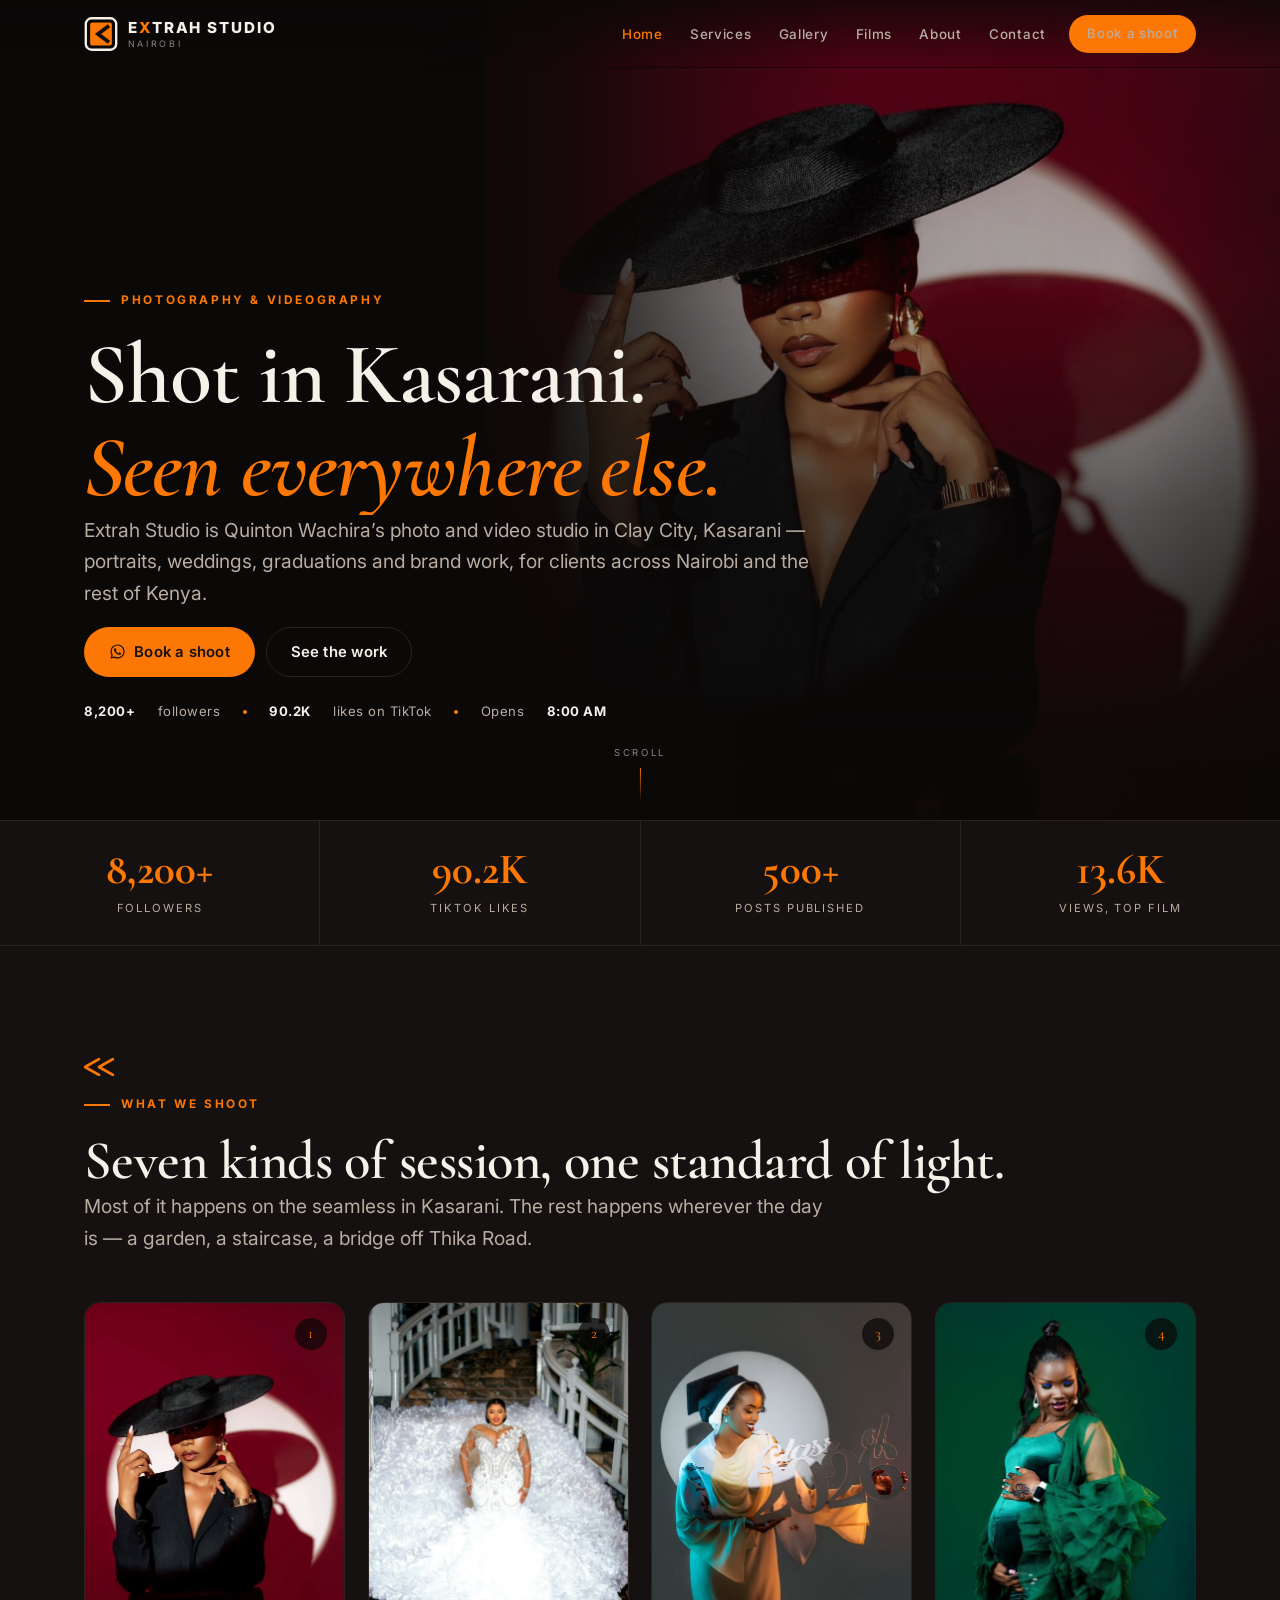
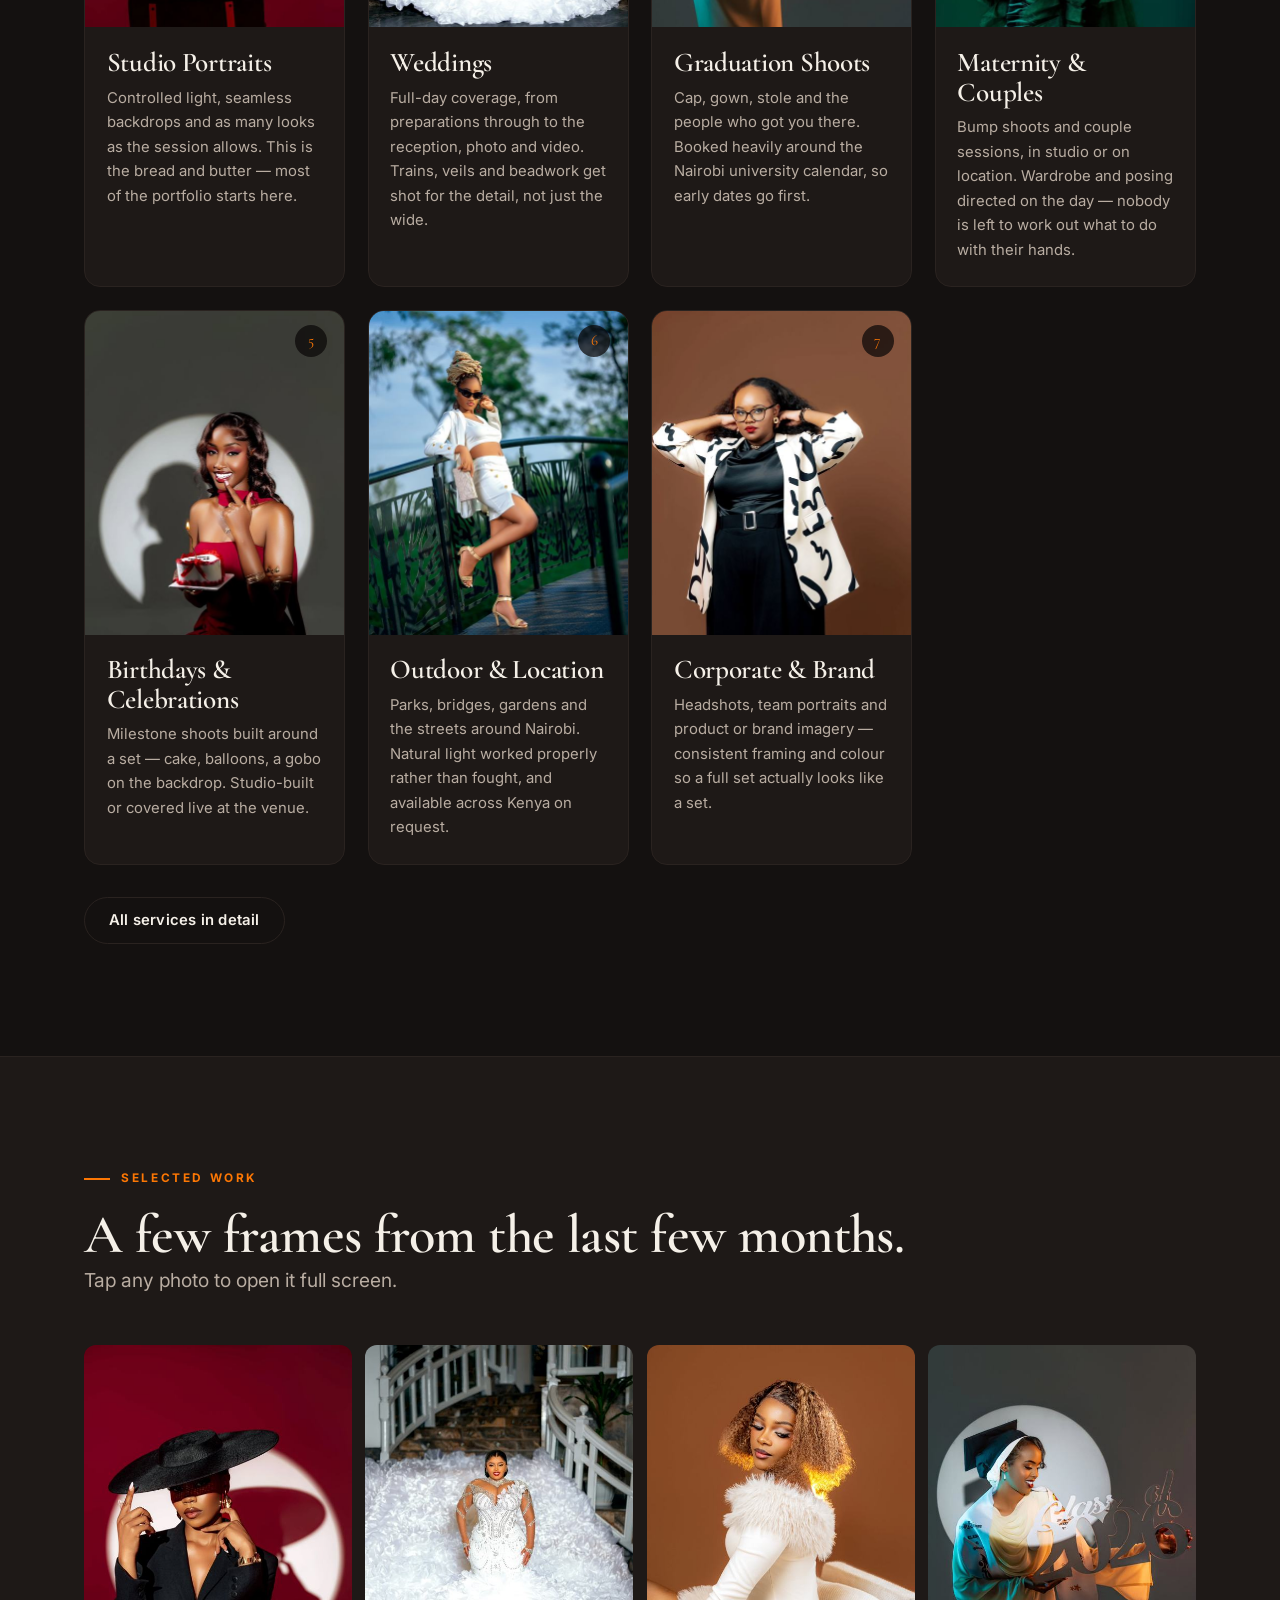
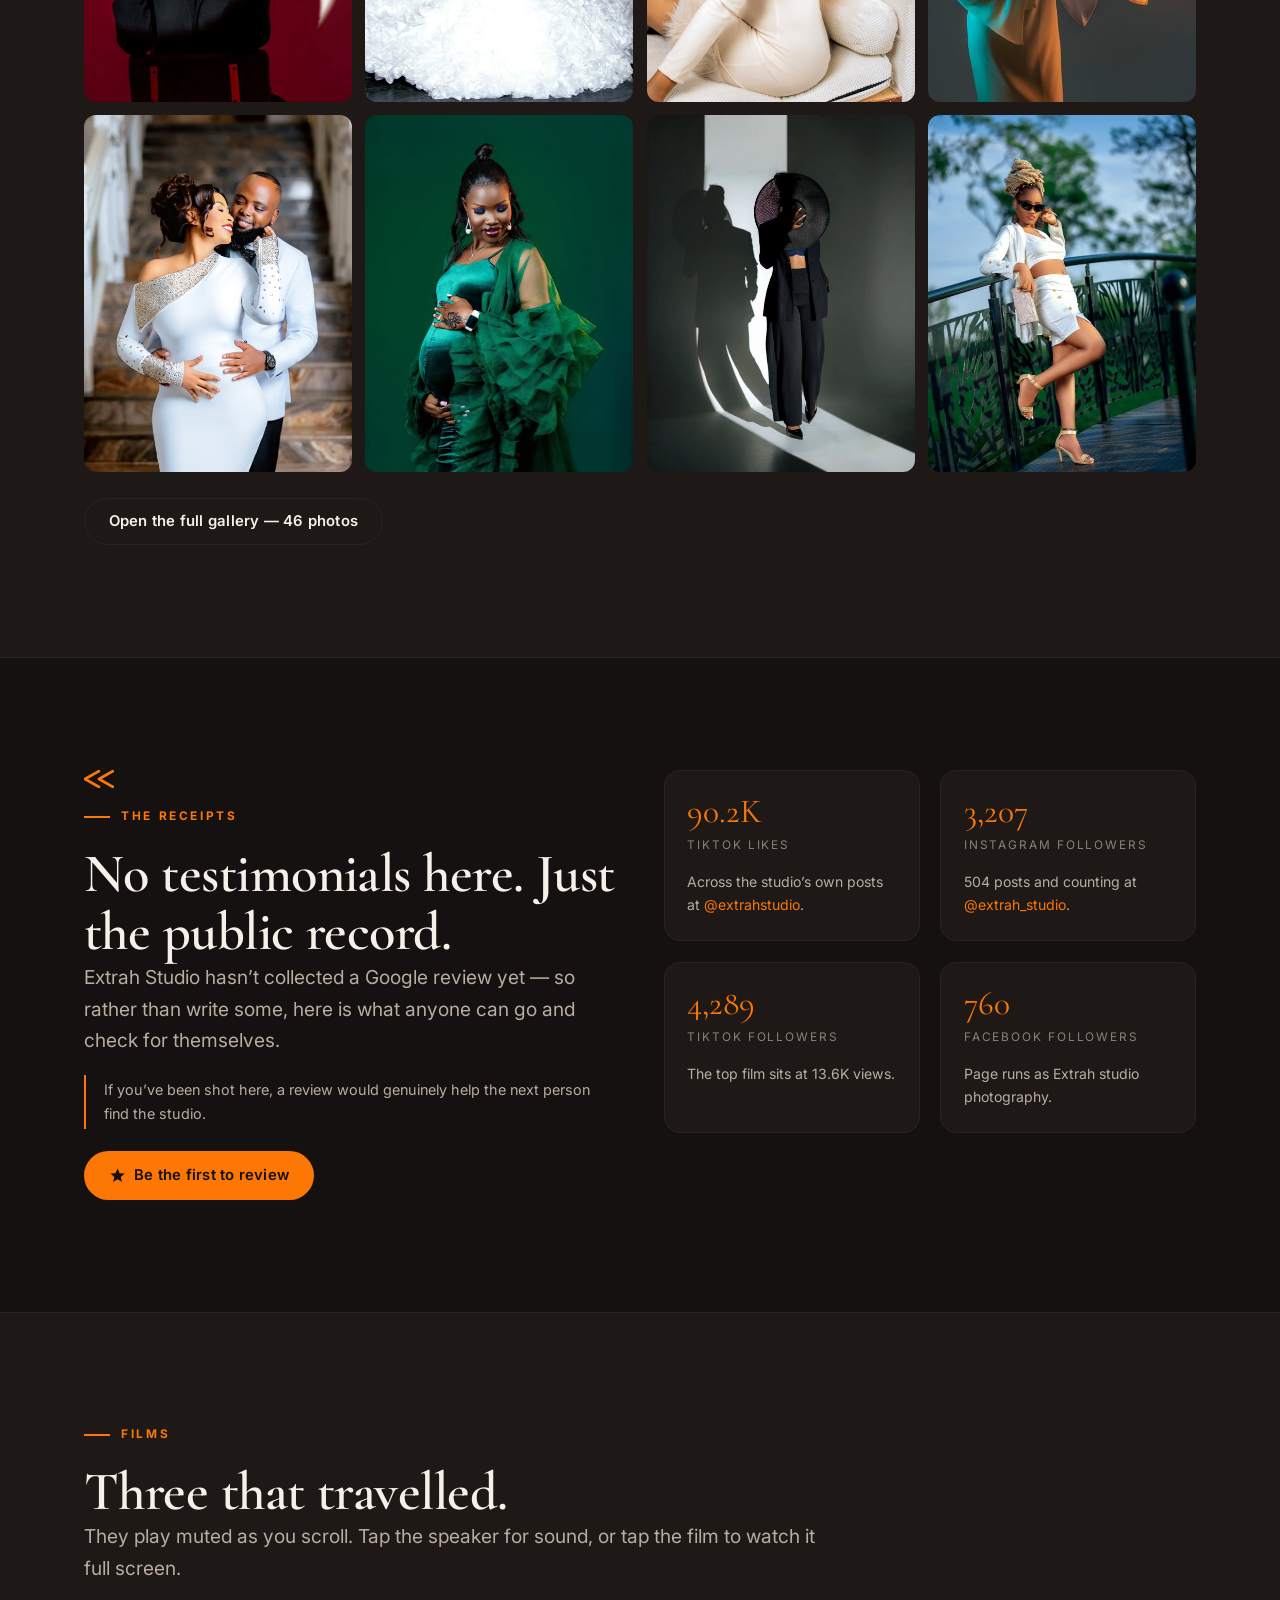
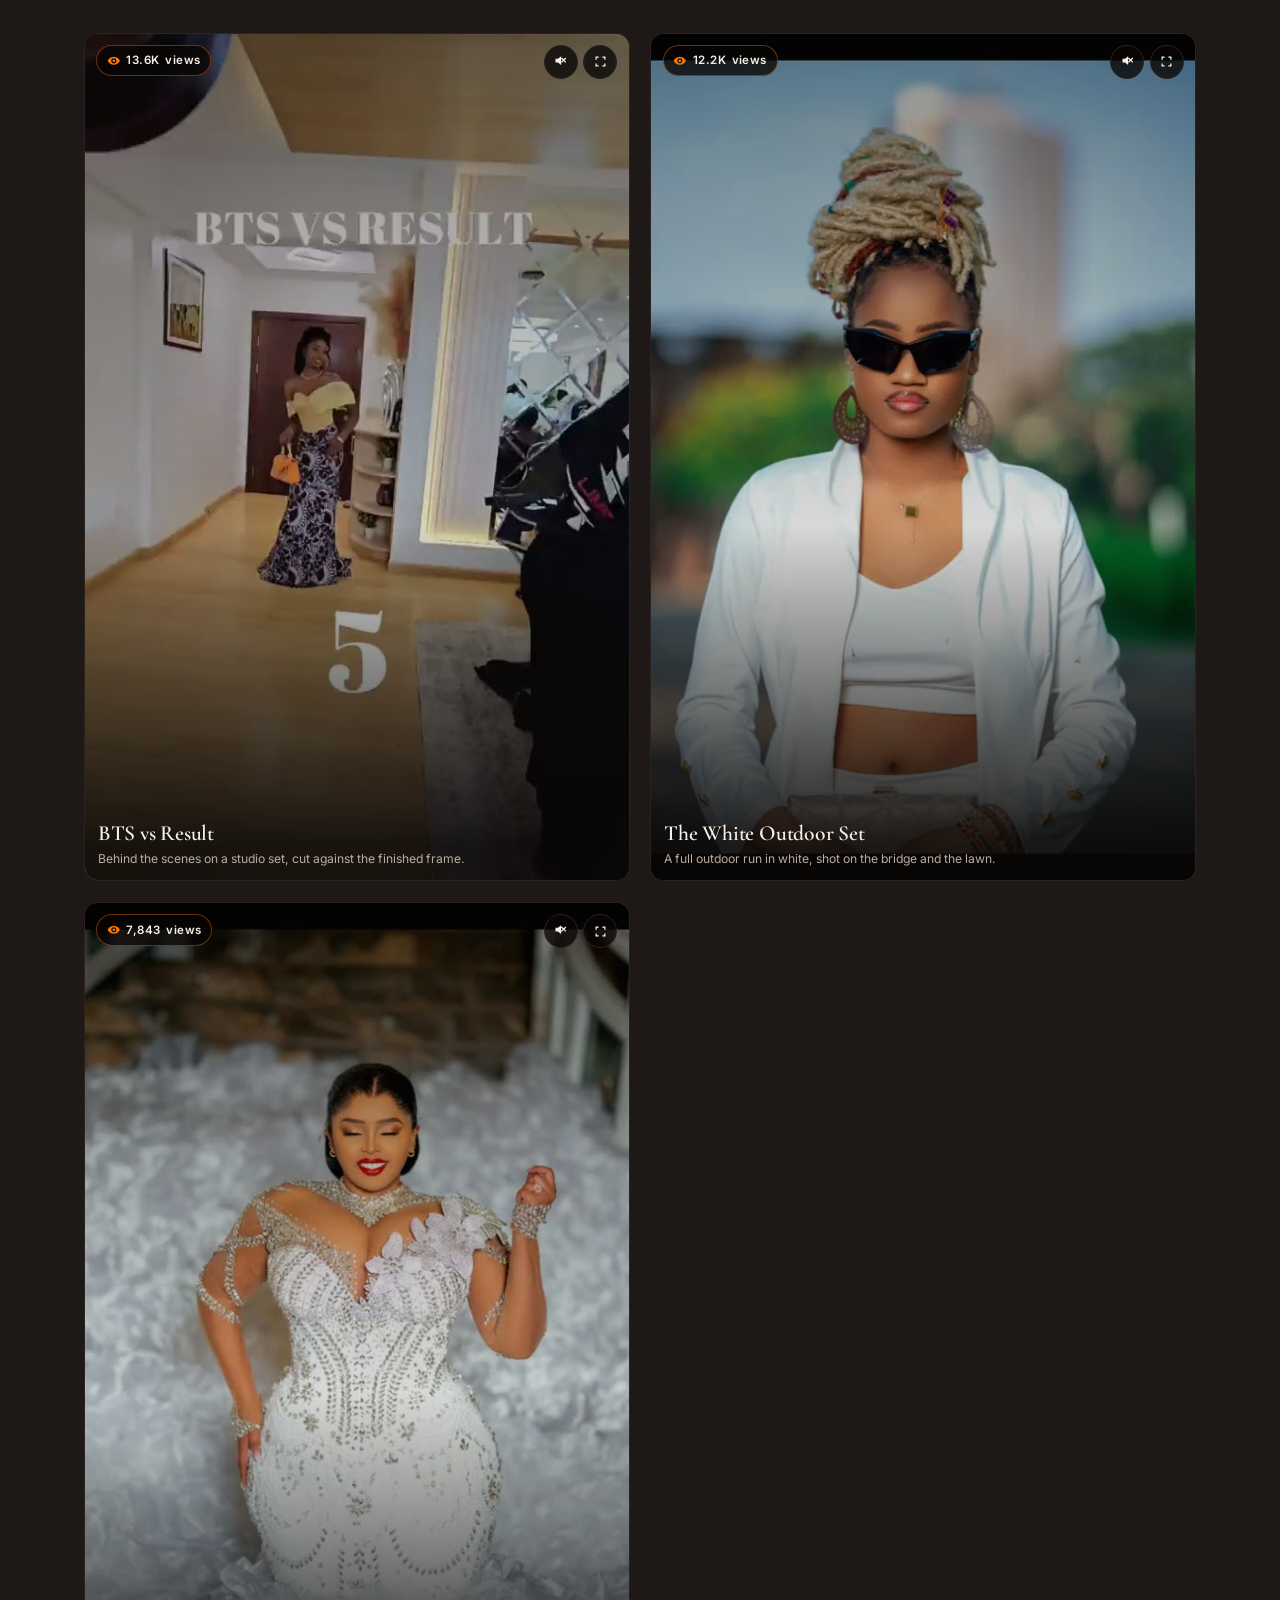
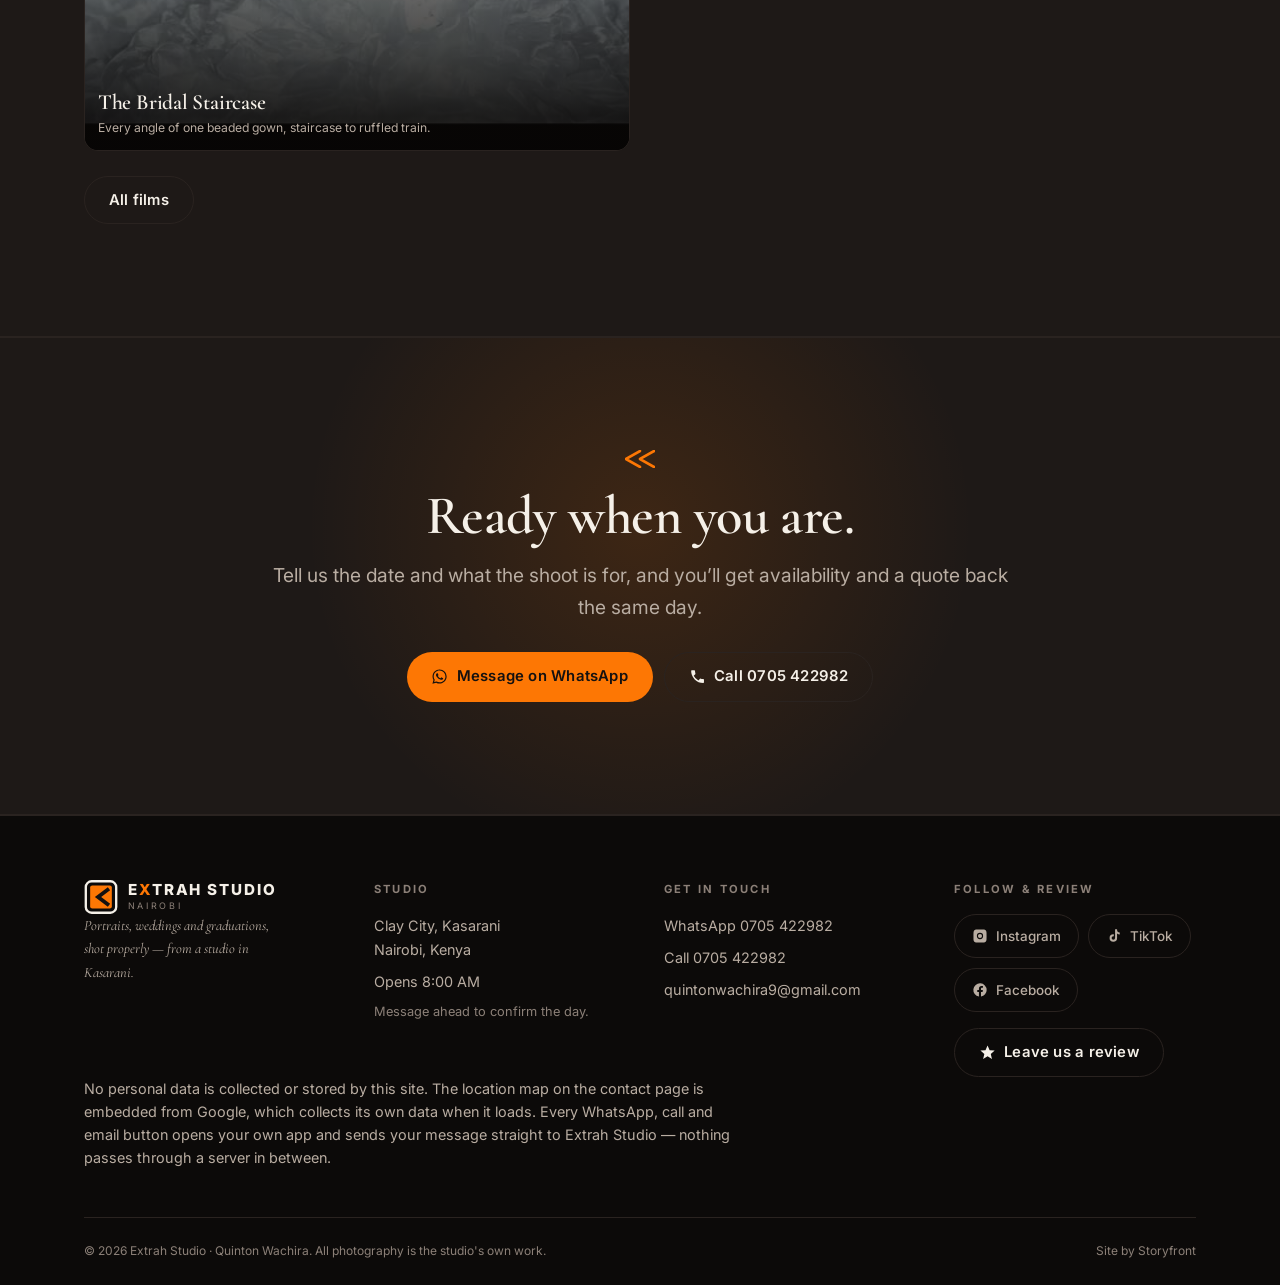
==== commit 1320609f: "Point canonical, og:url, og:image and twitter:image at the live Pages URL Co-Authored-By: Claude Opu" ====
--- a/index.html
+++ b/index.html
@@ -5,7 +5,7 @@
 <meta name="viewport" content="width=device-width, initial-scale=1">
 <title>Extrah Studio | Photographer in Kasarani, Nairobi</title>
 <meta name="description" content="Extrah Studio is a photo and video studio in Clay City, Kasarani, Nairobi. Portraits, weddings, graduations, maternity, birthdays and brand photography by Quinton Wachira. Book on WhatsApp.">
-<link rel="canonical" href="https://REPLACE-ME.github.io/storyfront-extrah-studio/index.html">
+<link rel="canonical" href="https://ignatius-kimeu.github.io/storyfront-extrah-studio/">
 <meta name="theme-color" content="#141110">
 <meta name="robots" content="index, follow">
 <meta name="geo.region" content="KE-30">
@@ -15,8 +15,8 @@
 <meta property="og:site_name" content="Extrah Studio">
 <meta property="og:title" content="Extrah Studio | Photographer in Kasarani, Nairobi">
 <meta property="og:description" content="Extrah Studio is a photo and video studio in Clay City, Kasarani, Nairobi. Portraits, weddings, graduations, maternity, birthdays and brand photography by Quinton Wachira. Book on WhatsApp.">
-<meta property="og:url" content="https://REPLACE-ME.github.io/storyfront-extrah-studio/index.html">
-<meta property="og:image" content="https://REPLACE-ME.github.io/storyfront-extrah-studio/og-image.jpg">
+<meta property="og:url" content="https://ignatius-kimeu.github.io/storyfront-extrah-studio/">
+<meta property="og:image" content="https://ignatius-kimeu.github.io/storyfront-extrah-studio/og-image.jpg">
 <meta property="og:image:width" content="1200">
 <meta property="og:image:height" content="630">
 <meta property="og:image:alt" content="Extrah Studio — professional photography in Kasarani, Nairobi">
@@ -24,7 +24,7 @@
 <meta name="twitter:card" content="summary_large_image">
 <meta name="twitter:title" content="Extrah Studio | Photographer in Kasarani, Nairobi">
 <meta name="twitter:description" content="Extrah Studio is a photo and video studio in Clay City, Kasarani, Nairobi. Portraits, weddings, graduations, maternity, birthdays and brand photography by Quinton Wachira. Book on WhatsApp.">
-<meta name="twitter:image" content="https://REPLACE-ME.github.io/storyfront-extrah-studio/og-image.jpg">
+<meta name="twitter:image" content="https://ignatius-kimeu.github.io/storyfront-extrah-studio/og-image.jpg">
 
 <link rel="icon" href="favicon.svg" type="image/svg+xml">
 <link rel="apple-touch-icon" href="apple-touch-icon.png">
